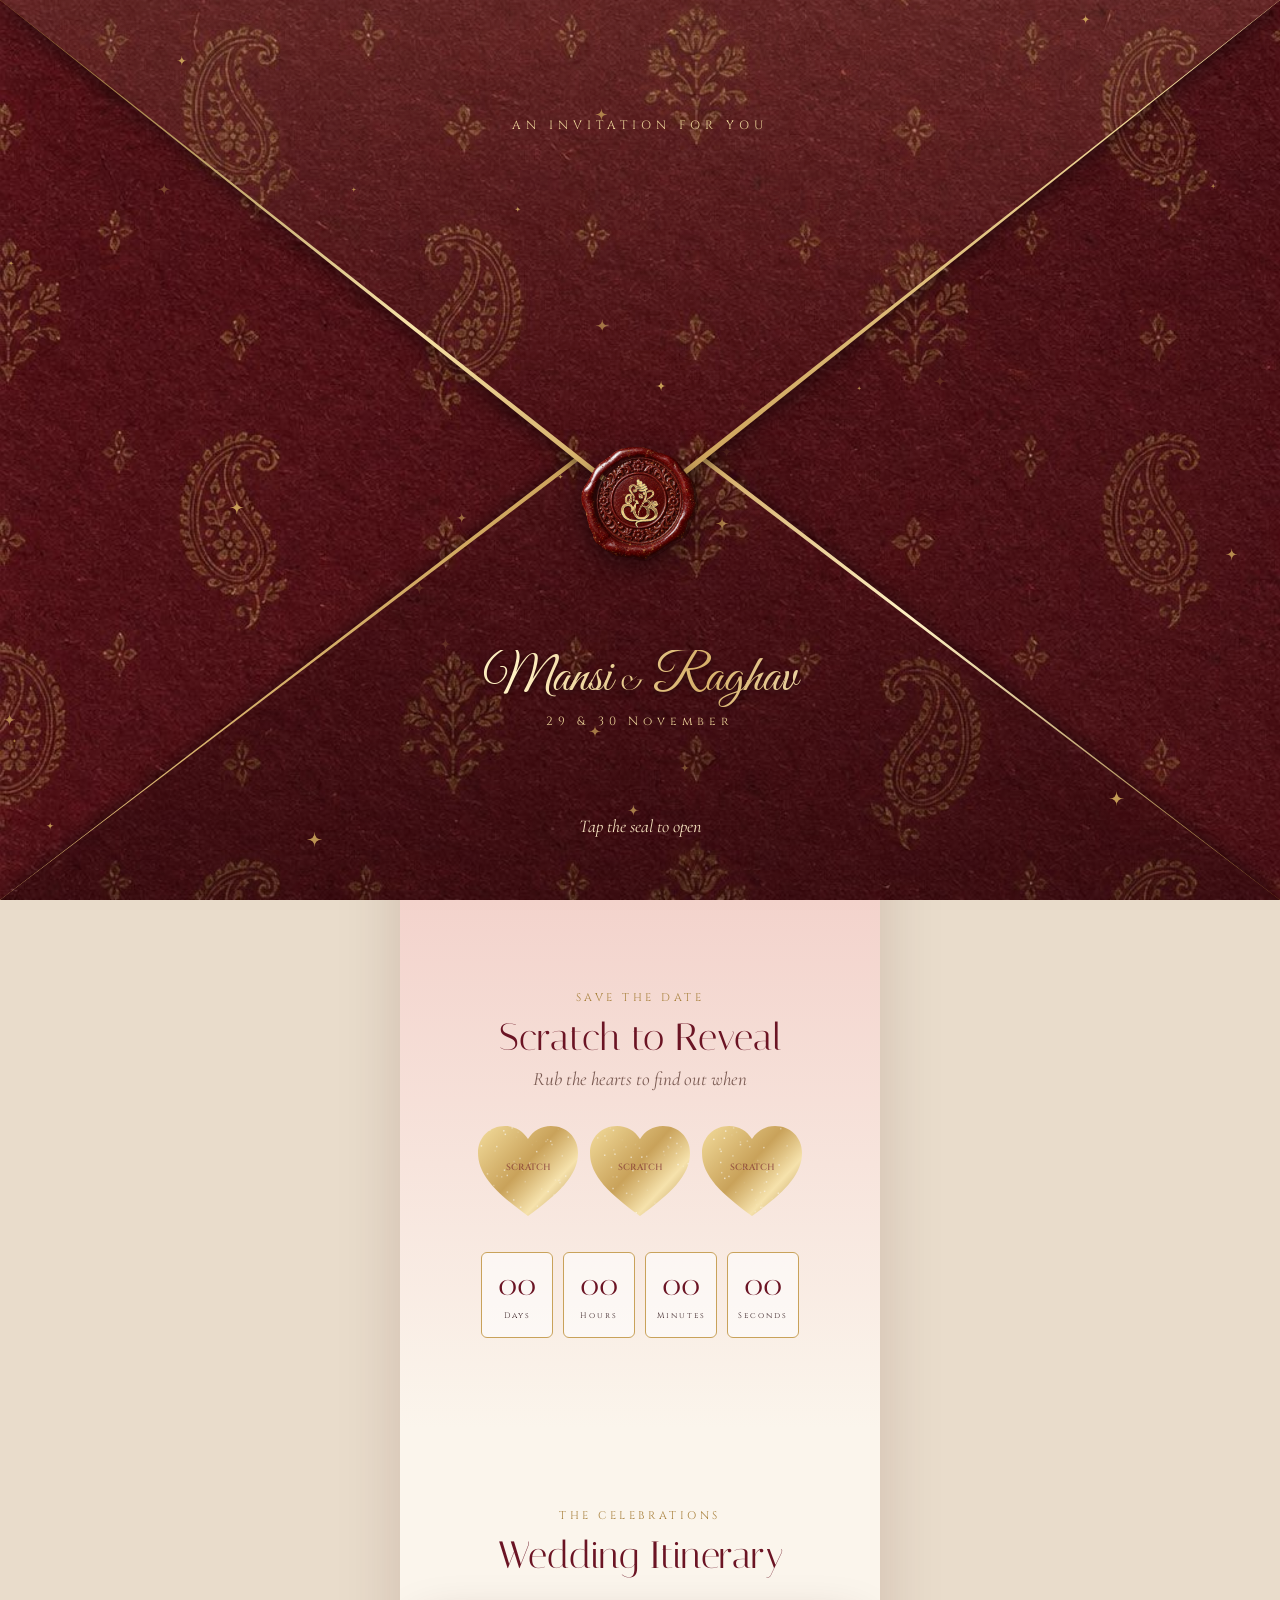
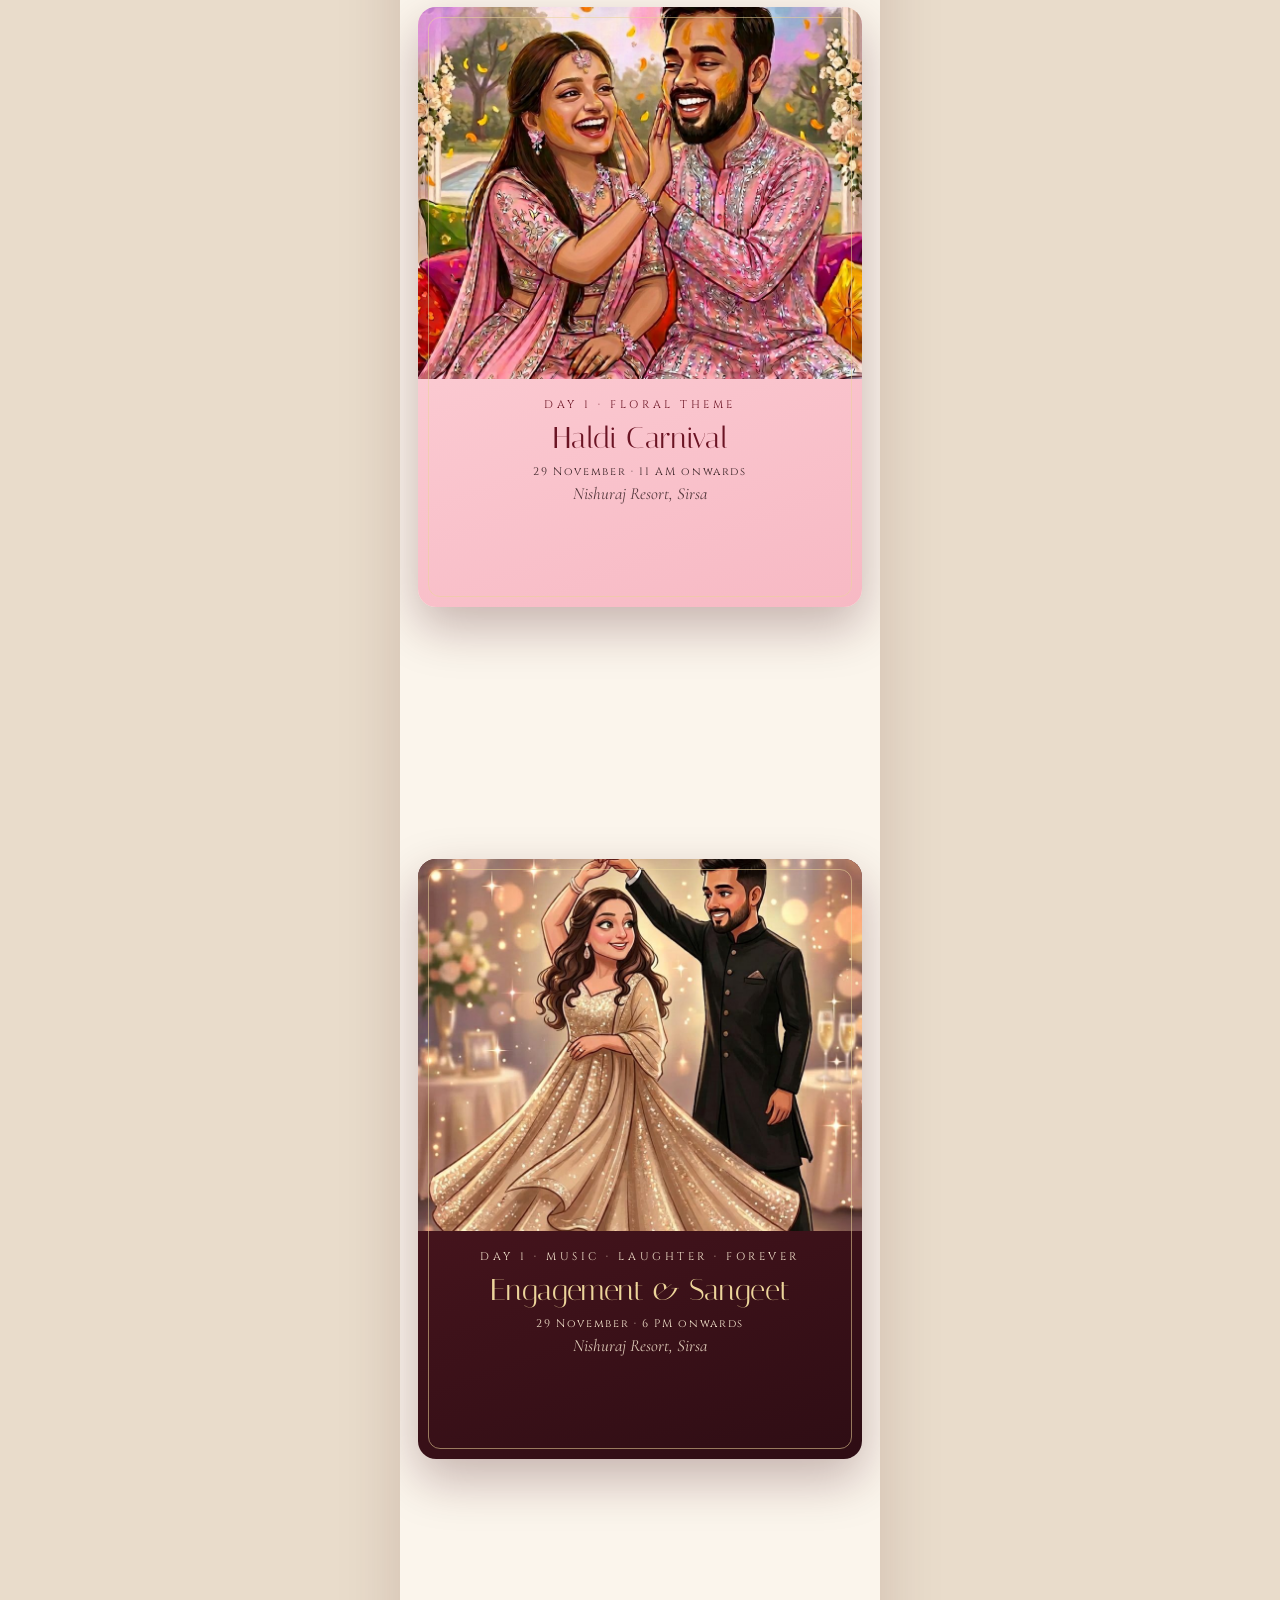
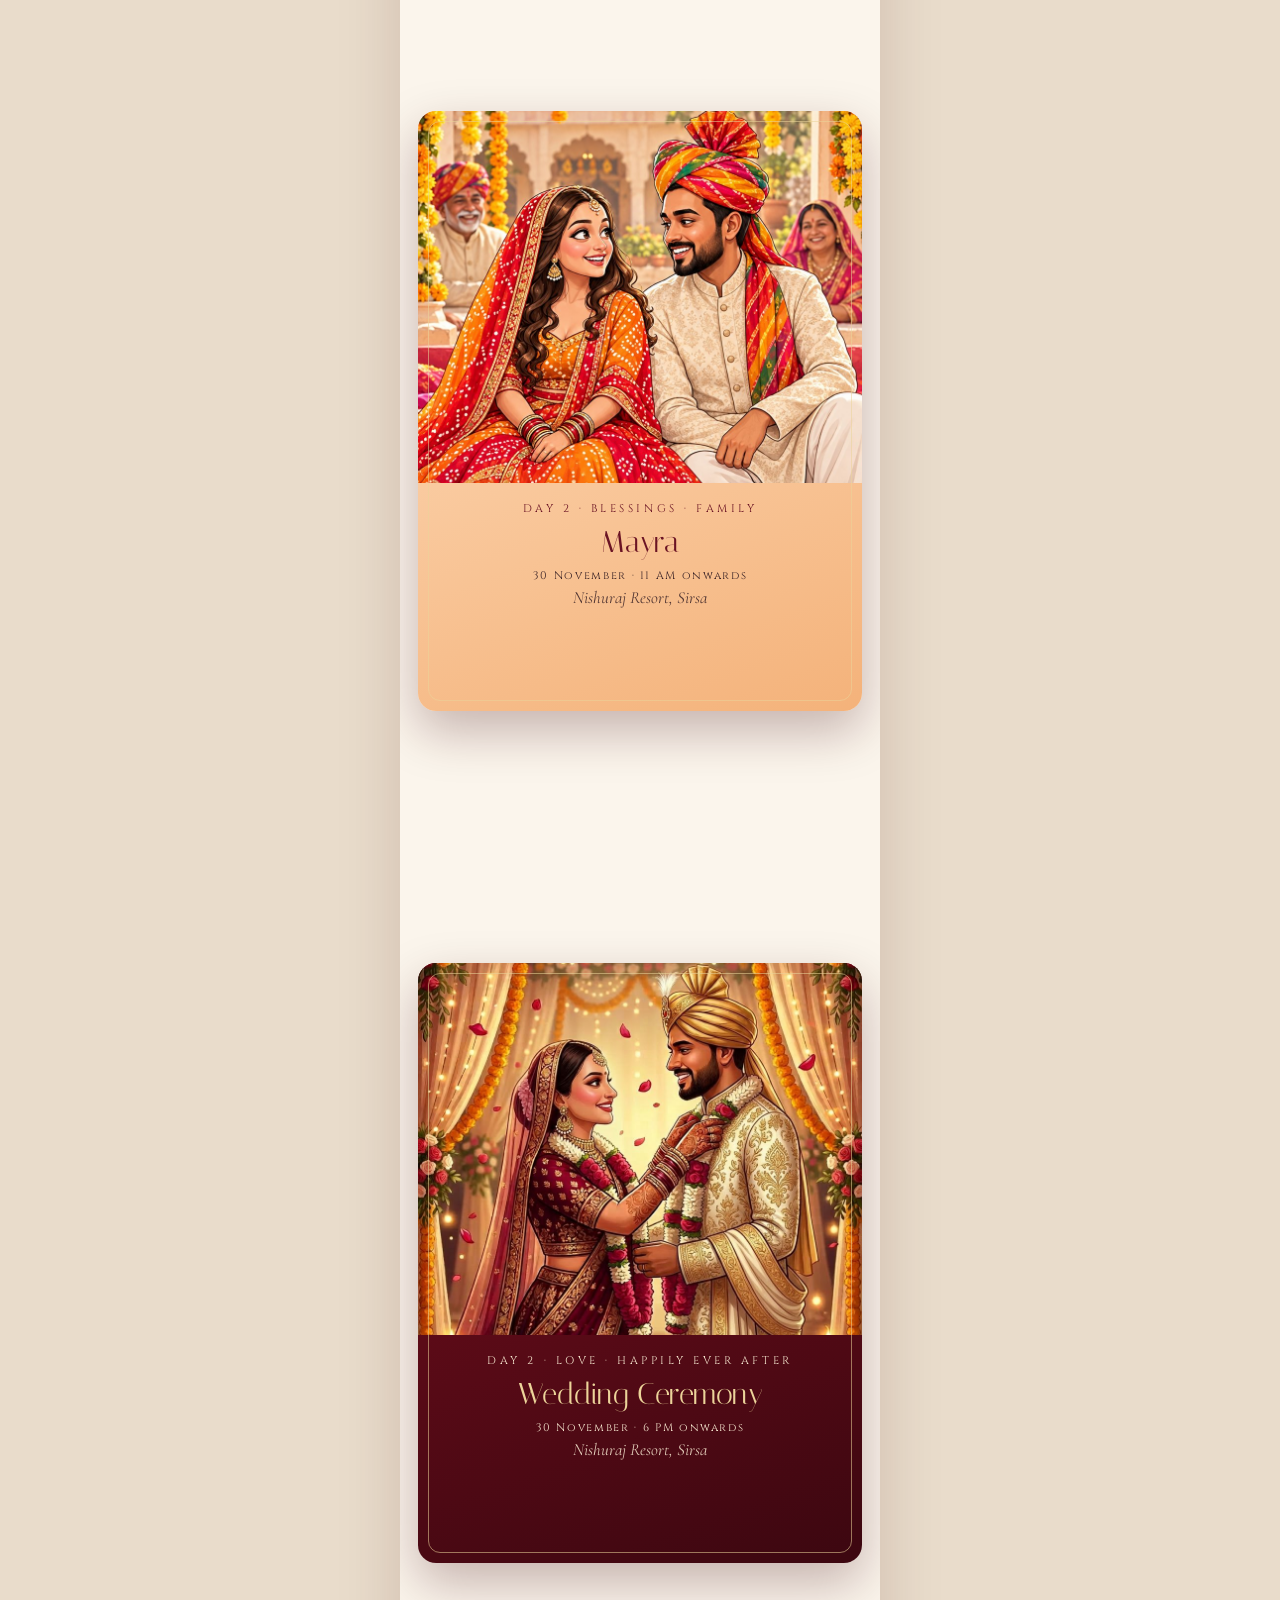
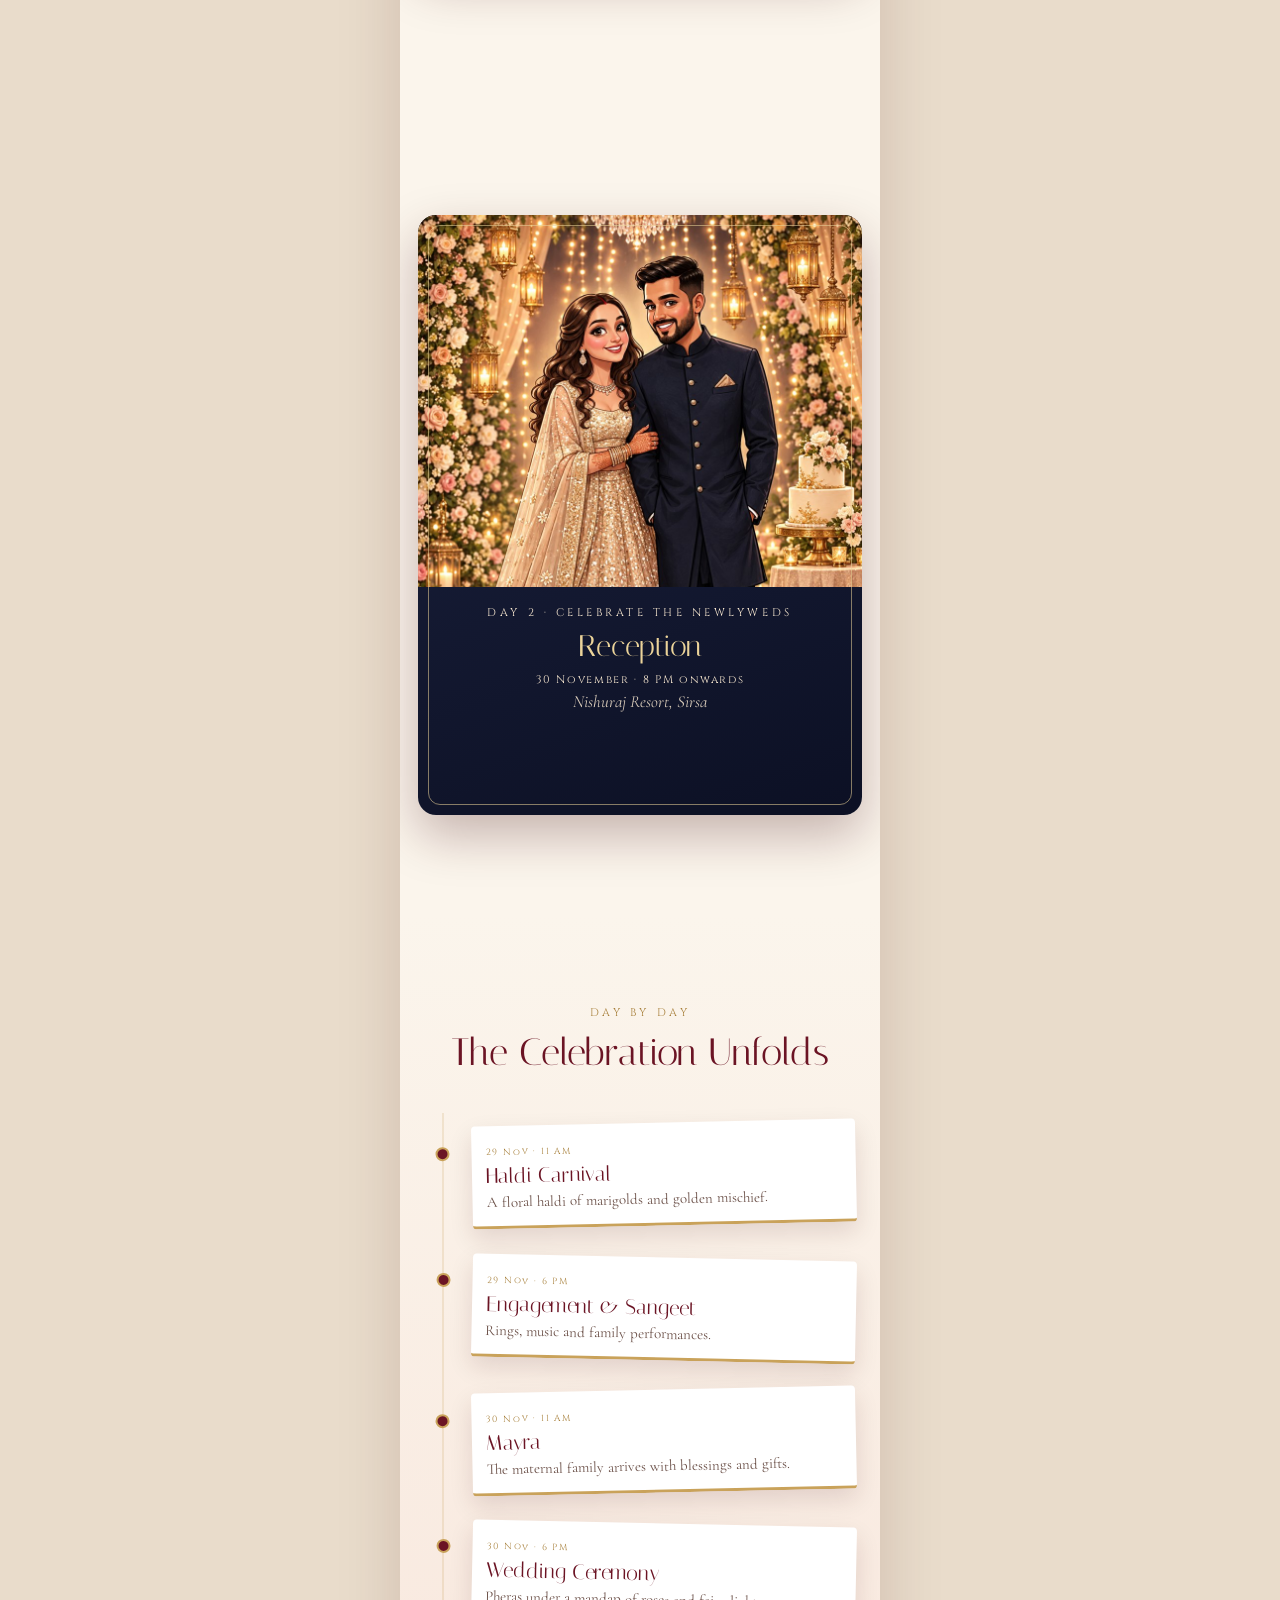
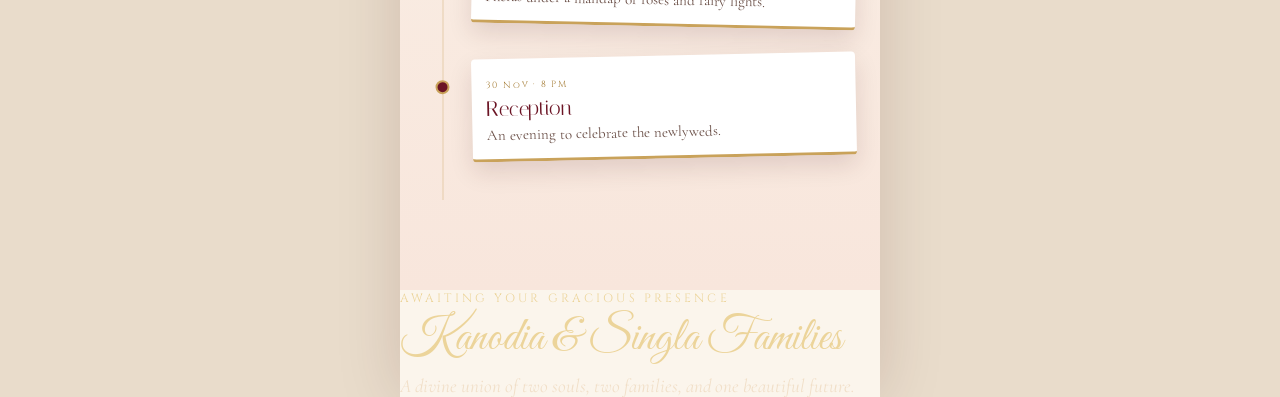
==== index.html @ 0cb6e146 "Add Mansi & Raghav wedding invitation site for GitHub Pages" ====
<!DOCTYPE html>
<html lang="en">
<head>
<meta charset="utf-8" />
<meta name="viewport" content="width=device-width, initial-scale=1, viewport-fit=cover" />
<title>Mansi & Raghav · 29–30 November</title>
<link rel="preconnect" href="https://fonts.googleapis.com" />
<link rel="stylesheet" href="https://fonts.googleapis.com/css2?family=Cormorant+Garamond:ital,wght@0,300;0,400;0,500;1,400&family=Italiana&family=Cinzel:wght@400;600&family=Great+Vibes&display=swap" />
<link rel="stylesheet" href="styles.css?v=4" />
</head>
<body class="locked">

<!-- 1. Envelope intro (full screen) -->
<div id="intro">
  <div class="envelope" id="envelope">
    <div class="env-back"></div>
    <div class="env-card">
      <img src="assets/ganesh-logo.png" alt="" class="card-logo" />
      <p class="card-eyebrow">Shubh Vivah</p>
      <p class="card-script">Mansi</p>
      <p class="card-amp">&amp;</p>
      <p class="card-script">Raghav</p>
      <p class="card-date">29 &amp; 30 November</p><p class="card-venue">Nishuraj Resort · Sirsa</p>
    </div>
    <div class="fw fw-l"><i class="trim"></i><i class="fold"></i></div>
    <div class="fw fw-r"><i class="trim"></i><i class="fold"></i></div>
    <div class="fw fw-b"><i class="trim"></i><i class="fold"></i></div>
    <div class="env-flap"><i class="trim"></i><i class="flap-face"></i><i class="flap-in"></i></div>
    <button class="seal" id="seal" aria-label="Open invitation">
      <img src="art/env_seal_cut.png" alt="" class="wax" />
      <img src="assets/ganesh-logo.png" alt="" class="crest" />
    </button>
  </div>
  <canvas class="sparkles" data-count="40"></canvas>
  <p class="env-to">An invitation for you</p>
  <div class="env-names"><p>Mansi <span>&amp;</span> Raghav</p><small>29 &amp; 30 November</small></div>
  <p class="intro-hint">Tap the seal to open</p>
  <div class="flash"></div>
</div>

<main id="site">
  <!-- 2. Hero -->
  <section id="hero">
    <canvas class="sparkles" data-count="60"></canvas>
    <img src="assets/mandala.png" class="mandala m1" data-parallax="0.25" alt="" />
    <img src="assets/mandala.png" class="mandala m2" data-parallax="-0.18" alt="" />
    <div class="hero-inner">
      <img src="assets/ganesh-logo.png" class="hero-logo rise" style="--d:0s" alt="" />
      <p class="eyebrow rise" style="--d:.15s">You are cordially invited to the wedding of</p>
      <h1 class="script rise" style="--d:.35s">Mansi</h1>
      <div class="amp-row rise" style="--d:.55s"><span></span><em>&amp;</em><span></span></div>
      <h1 class="script rise" style="--d:.7s">Raghav</h1>
      <p class="tagline rise" style="--d:.9s">Two hearts. One forever.</p>
      <p class="hashtag rise" style="--d:1.05s">Nishuraj Resort · Sirsa</p>
      <p class="scroll-cue rise" style="--d:1.3s">Scroll to explore<span>⌄</span></p>
    </div>
  </section>

  <!-- 3. Scratch to reveal -->
  <section id="date" class="reveal-sec">
    <p class="eyebrow gold">Save the date</p>
    <h2 class="display">Scratch to Reveal</h2>
    <p class="sub">Rub the hearts to find out when</p>
    <div class="hearts">
      <div class="heart"><div class="heart-val"><b>30</b><small>Day</small></div><canvas></canvas></div>
      <div class="heart"><div class="heart-val"><b>Nov</b><small>Month</small></div><canvas></canvas></div>
      <div class="heart"><div class="heart-val"><b>2026</b><small>Year</small></div><canvas></canvas></div>
    </div>
    <div class="countdown" id="countdown">
      <div><b data-k="d">00</b><small>Days</small></div>
      <div><b data-k="h">00</b><small>Hours</small></div>
      <div><b data-k="m">00</b><small>Minutes</small></div>
      <div><b data-k="s">00</b><small>Seconds</small></div>
    </div>
  </section>

  <!-- 4. Event card stack -->
  <section id="events">
    <div class="events-head">
      <p class="eyebrow gold">The celebrations</p>
      <h2 class="display">Wedding Itinerary</h2>
    </div>
    <div class="stack">
      <article class="ev-card" style="--bg:linear-gradient(160deg,#ffd9de,#f7b9c4)">
        <img src="assets/caricature-haldi.jpg" alt="Haldi" />
        <div class="ev-body">
          <p class="eyebrow">Day 1 · Floral theme</p>
          <h3>Haldi Carnival</h3>
          <p class="ev-meta">29 November · 11 AM onwards</p>
          <p class="ev-venue">Nishuraj Resort, Sirsa</p>
        </div>
      </article>
      <article class="ev-card" style="--bg:linear-gradient(160deg,#5a1a24,#2e0d14)">
        <img src="assets/caricature-sangeet.jpg" alt="Sangeet" />
        <div class="ev-body light">
          <p class="eyebrow">Day 1 · Music · Laughter · Forever</p>
          <h3>Engagement &amp; Sangeet</h3>
          <p class="ev-meta">29 November · 6 PM onwards</p>
          <p class="ev-venue">Nishuraj Resort, Sirsa</p>
        </div>
      </article>
      <article class="ev-card" style="--bg:linear-gradient(160deg,#ffe2c4,#f4b27a)">
        <img src="assets/caricature-mayra.jpg" alt="Mayra" style="object-position:center 25%" />
        <div class="ev-body">
          <p class="eyebrow">Day 2 · Blessings · Family</p>
          <h3>Mayra</h3>
          <p class="ev-meta">30 November · 11 AM onwards</p>
          <p class="ev-venue">Nishuraj Resort, Sirsa</p>
        </div>
      </article>
      <article class="ev-card" style="--bg:linear-gradient(160deg,#7a0e1e,#3c0710)">
        <img src="assets/caricature-wedding.jpg" alt="Wedding" />
        <div class="ev-body light">
          <p class="eyebrow">Day 2 · Love · Happily ever after</p>
          <h3>Wedding Ceremony</h3>
          <p class="ev-meta">30 November · 6 PM onwards</p>
          <p class="ev-venue">Nishuraj Resort, Sirsa</p>
        </div>
      </article>
      <article class="ev-card" style="--bg:linear-gradient(160deg,#1c2340,#0c1024)">
        <img src="assets/caricature-reception.jpg" alt="Reception" style="object-position:center 15%" />
        <div class="ev-body light">
          <p class="eyebrow">Day 2 · Celebrate the newlyweds</p>
          <h3>Reception</h3>
          <p class="ev-meta">30 November · 8 PM onwards</p>
          <p class="ev-venue">Nishuraj Resort, Sirsa</p>
        </div>
      </article>
    </div>
  </section>

  <!-- 5. Timeline -->
  <section id="timeline">
    <p class="eyebrow gold">Day by day</p>
    <h2 class="display">The Celebration Unfolds</h2>
    <div class="tl">
      <div class="tl-line"><span></span></div>
      <div class="tl-item left"><span class="dot"></span><div class="tl-card"><small>29 Nov · 11 AM</small><h4>Haldi Carnival</h4><p>A floral haldi of marigolds and golden mischief.</p></div></div>
      <div class="tl-item right"><span class="dot"></span><div class="tl-card"><small>29 Nov · 6 PM</small><h4>Engagement &amp; Sangeet</h4><p>Rings, music and family performances.</p></div></div>
      <div class="tl-item left"><span class="dot"></span><div class="tl-card"><small>30 Nov · 11 AM</small><h4>Mayra</h4><p>The maternal family arrives with blessings and gifts.</p></div></div>
      <div class="tl-item right"><span class="dot"></span><div class="tl-card"><small>30 Nov · 6 PM</small><h4>Wedding Ceremony</h4><p>Pheras under a mandap of roses and fairy lights.</p></div></div>
      <div class="tl-item left"><span class="dot"></span><div class="tl-card"><small>30 Nov · 8 PM</small><h4>Reception</h4><p>An evening to celebrate the newlyweds.</p></div></div>
    </div>
  </section>

  <footer>
    <p class="footer-eyebrow">Awaiting your gracious presence</p>
    <p class="script small">Kanodia &amp; Singla Families</p>
    <p class="sub light">A divine union of two souls, two families, and one beautiful future.</p>
  </footer>
</main>

<button id="music" aria-label="Toggle music"><span class="bars"><i></i><i></i><i></i><i></i></span></button>
<canvas id="confetti"></canvas>
<script src="app.js?v=3"></script>
</body>
</html>
---- styles.css ----
:root{
  --ivory:#fbf5ec; --cream:#f4e8d6; --blush:#f6d6d0; --maroon:#6b1424; --deep:#3c0710;
  --gold:#c9a25a; --gold-l:#ecd49a; --ink:#3b2326;
  --script:'Great Vibes',cursive; --display:'Italiana',serif; --caps:'Cinzel',serif; --serif:'Cormorant Garamond',serif;
}
*{box-sizing:border-box;margin:0;padding:0}
html{scroll-behavior:smooth}
body{font-family:var(--serif);color:var(--ink);background:#e9dccb;-webkit-font-smoothing:antialiased}
body.locked{overflow:hidden}
img{display:block;max-width:100%}
main{max-width:480px;margin:0 auto}
main{background:var(--ivory);overflow:clip;box-shadow:0 0 60px rgba(60,7,16,.15)}
.sparkles{position:absolute;inset:0;width:100%;height:100%;pointer-events:none;z-index:1}

/* ---------- Intro / envelope (full screen) ---------- */
#intro{position:fixed;inset:0;z-index:50;overflow:hidden;background:#3c0710;transition:opacity .9s ease}
#intro.gone{opacity:0;pointer-events:none}
#intro .sparkles{z-index:8}
.envelope{position:absolute;inset:0;perspective:1600px;cursor:pointer}
.env-back{position:absolute;inset:0;background:url(art/env_lining.jpg) center/cover;box-shadow:inset 0 0 120px rgba(60,20,0,.45)}
.fw{position:absolute;inset:0;z-index:3;pointer-events:none}
.fw i{position:absolute;inset:0}
.fw .trim{background:linear-gradient(135deg,#8a6229,#f6e3a8 30%,#c99c52 50%,#fff1c4 70%,#8a6229)}
.fw .fold{background:url(art/env_paper.jpg) center/cover,#6b1424}
.fw-l{filter:drop-shadow(3px 0 6px rgba(0,0,0,.35))}
.fw-l .trim{clip-path:polygon(0 0,52.6% 54.4%,0 100%)}
.fw-l .fold{clip-path:polygon(0 0,52% 54%,0 100%)}
.fw-l .fold::after,.fw-r .fold::after,.fw-b .fold::after,.flap-face::after{content:'';position:absolute;inset:0}
.fw-l .fold::after{background:linear-gradient(90deg,rgba(0,0,0,0) 30%,rgba(0,0,0,.22))}
.fw-r{filter:drop-shadow(-3px 0 6px rgba(0,0,0,.35))}
.fw-r .trim{clip-path:polygon(100% 0,47.4% 54.4%,100% 100%)}
.fw-r .fold{clip-path:polygon(100% 0,48% 54%,100% 100%)}
.fw-r .fold::after{background:linear-gradient(270deg,rgba(0,0,0,.08) 30%,rgba(0,0,0,.3))}
.fw-b{z-index:4;filter:drop-shadow(0 -4px 8px rgba(0,0,0,.4))}
.fw-b .trim{clip-path:polygon(0 100%,50% 45.3%,100% 100%)}
.fw-b .fold{clip-path:polygon(0 100%,50% 46%,100% 100%)}
.fw-b .fold::after{background:linear-gradient(180deg,rgba(255,220,170,.12),rgba(0,0,0,.1) 60%,rgba(0,0,0,.25))}
.env-flap{position:absolute;inset:0;z-index:6;transform-origin:50% 0;transform-style:preserve-3d;pointer-events:none;
  filter:drop-shadow(0 6px 10px rgba(0,0,0,.45));transition:transform 1.1s .25s cubic-bezier(.55,0,.25,1),z-index 0s .8s}
.env-flap i{position:absolute;inset:0;backface-visibility:hidden;-webkit-backface-visibility:hidden}
.env-flap .trim{background:linear-gradient(160deg,#8a6229,#f6e3a8 35%,#c99c52 55%,#fff1c4 75%,#8a6229);clip-path:polygon(0 0,100% 0,50% 56.8%)}
.flap-face{background:url(art/env_paper.jpg) center/cover,#6b1424;clip-path:polygon(0 0,100% 0,50% 56%)}
.flap-face::after{background:linear-gradient(180deg,rgba(255,215,160,.1),rgba(0,0,0,.05) 50%,rgba(0,0,0,.2))}
.flap-in{background:url(art/env_lining.jpg) center/cover;clip-path:polygon(0 56%,100% 56%,50% 0);transform-origin:50% 28%;transform:rotateX(180deg);filter:brightness(.85)}
#intro.opening .env-flap{transform:rotateX(180deg);z-index:2}
.seal{position:absolute;left:50%;top:56%;width:124px;height:124px;margin:-62px 0 0 -62px;z-index:7;border:none;background:none;padding:0;cursor:pointer;
  filter:drop-shadow(0 8px 14px rgba(0,0,0,.5));animation:sealPulse 2.4s ease-in-out infinite;transition:transform .45s cubic-bezier(.6,-.4,.6,1),opacity .45s}
.seal .wax{position:absolute;inset:0;width:100%;height:100%}
.seal .crest{position:absolute;left:50%;top:50%;width:40px;transform:translate(-50%,-52%);filter:sepia(1) saturate(1.6) brightness(1.05) drop-shadow(0 1px 0 rgba(0,0,0,.6));opacity:.9}
#intro.opening .seal{transform:scale(1.25) rotate(-25deg);opacity:0;animation:none}
@keyframes sealPulse{0%,100%{transform:scale(1)}50%{transform:scale(1.05)}}
.env-to,.env-names,.intro-hint{position:absolute;left:0;right:0;z-index:9;text-align:center;pointer-events:none;transition:opacity .4s}
.env-to{top:13%;font-family:var(--caps);font-size:12px;letter-spacing:.42em;text-transform:uppercase;color:var(--gold-l);animation:fadeUp 1s .2s both}
.env-names{bottom:19%;animation:fadeUp 1.2s .5s both}
.env-names p{font-family:var(--script);font-size:clamp(34px,11vw,52px);line-height:1.1;
  background:linear-gradient(100deg,#b8893f,#fff1c4 40%,#d7b06a 55%,#fff6d8 70%,#b8893f);-webkit-background-clip:text;background-clip:text;color:transparent;
  filter:drop-shadow(0 2px 3px rgba(0,0,0,.5))}
.env-names span{font-family:var(--display);font-size:26px}
.env-names small{display:block;margin-top:6px;font-family:var(--caps);font-size:12px;letter-spacing:.4em;color:var(--gold-l)}
.intro-hint{bottom:7%;font-family:var(--serif);font-style:italic;font-size:18px;color:#f6e3c0;animation:pulse 2s infinite}
#intro.opening .env-to,#intro.opening .env-names,#intro.opening .intro-hint{opacity:0;animation:none}
.env-card{position:absolute;left:8%;right:8%;top:20%;height:58%;z-index:1;border-radius:4px;
  background:linear-gradient(180deg,#fffaf2,#f3e5cf);box-shadow:0 10px 30px rgba(0,0,0,.35);
  display:flex;flex-direction:column;align-items:center;justify-content:center;text-align:center;
  transition:transform 1s cubic-bezier(.5,0,.2,1)}
.env-card::before{content:'';position:absolute;inset:10px;border:1px solid var(--gold);outline:1px solid rgba(201,162,90,.5);outline-offset:4px;border-radius:2px}
.card-logo{width:38px;margin-bottom:10px}
.card-eyebrow{font-family:var(--caps);font-size:11px;letter-spacing:.4em;text-transform:uppercase;color:#a8803c;margin-bottom:10px}
.card-script{font-family:var(--script);font-size:48px;line-height:1;color:var(--maroon)}
.card-amp{font-family:var(--display);color:var(--gold);font-size:22px;margin:4px 0}
.card-date{font-family:var(--caps);font-size:11px;letter-spacing:.3em;margin-top:16px;color:var(--ink)}
#intro.lift .env-card{transform:translateY(-12vh);z-index:5;transition:transform 1s cubic-bezier(.5,0,.2,1),z-index 0s .45s}
#intro.zoom .env-card{transform:translateY(0) scale(1.35);z-index:10;transition:transform 1.1s cubic-bezier(.7,0,.3,1)}
#intro.zoom .fw,#intro.zoom .env-flap,#intro.zoom .env-back{opacity:0;transition:opacity .6s}
.flash{position:absolute;inset:0;background:#fff;opacity:0;pointer-events:none;z-index:20}
#intro.zoom .flash{animation:flash 1.3s .55s ease both}

/* ---------- Common ---------- */
section{position:relative;padding:90px 24px;text-align:center}
.eyebrow{font-family:var(--caps);font-size:11px;letter-spacing:.32em;text-transform:uppercase;color:var(--maroon)}
.eyebrow.gold{color:#a8803c}
.display{font-family:var(--display);font-size:38px;font-weight:400;color:var(--maroon);margin:12px 0 8px;line-height:1.1}
.sub{font-style:italic;font-size:19px;color:#7a5a52}
.sub.light{color:#f1dfc8}
.script{font-family:var(--script);font-weight:400;color:var(--maroon);line-height:1}
.reveal-sec>*{opacity:0;transform:translateY(30px);transition:opacity .9s,transform .9s}
.reveal-sec.in>*{opacity:1;transform:none}
.reveal-sec.in>*:nth-child(2){transition-delay:.12s}.reveal-sec.in>*:nth-child(3){transition-delay:.24s}.reveal-sec.in>*:nth-child(4){transition-delay:.36s}

/* ---------- Hero ---------- */
#hero{min-height:100vh;min-height:100svh;display:flex;align-items:center;justify-content:center;overflow:hidden;
  background:radial-gradient(ellipse at 50% 30%,#fffaf3 0,#fbeee2 45%,#f3d3cc 100%)}
.mandala{position:absolute;width:420px;opacity:.16;pointer-events:none;will-change:transform}
.m1{top:-140px;right:-160px;animation:spin 80s linear infinite}
.m2{bottom:-170px;left:-170px;animation:spin 100s linear infinite reverse}
.hero-inner{position:relative;z-index:2;display:flex;flex-direction:column;align-items:center}
.hero-logo{width:64px;margin-bottom:22px}
#hero .eyebrow{max-width:260px;line-height:1.9;margin-bottom:26px}
#hero h1{font-size:76px}
.amp-row{display:flex;align-items:center;gap:14px;margin:6px 0}
.amp-row span{width:56px;height:1px;background:linear-gradient(90deg,transparent,var(--gold))}
.amp-row span:last-child{transform:scaleX(-1)}
.amp-row em{font-family:var(--display);font-style:normal;font-size:30px;color:var(--gold)}
.tagline{font-style:italic;font-size:22px;margin-top:26px;color:#7a5a52}
.hashtag{font-family:var(--caps);letter-spacing:.25em;font-size:12px;color:#a8803c;margin-top:12px}
.scroll-cue{margin-top:60px;font-family:var(--caps);font-size:10px;letter-spacing:.3em;color:var(--maroon);display:flex;flex-direction:column;align-items:center;gap:4px}
.scroll-cue span{font-size:20px;animation:bob 1.6s infinite}
.rise{opacity:0;transform:translateY(28px);filter:blur(4px)}
body.ready .rise{animation:rise 1.1s var(--d) cubic-bezier(.2,.7,.2,1) forwards}

/* ---------- Scratch ---------- */
#date{background:linear-gradient(180deg,#f3d3cc,#fbf5ec)}
.hearts{display:flex;justify-content:center;gap:12px;margin:36px 0 10px}
.heart{position:relative;width:100px;height:92px;
  -webkit-mask:url("data:image/svg+xml,%3Csvg xmlns='http://www.w3.org/2000/svg' viewBox='0 0 100 92'%3E%3Cpath d='M50 90C20 68 0 50 0 27 0 11 12 0 27 0c10 0 18 5 23 13C55 5 63 0 73 0c15 0 27 11 27 27 0 23-20 41-50 63z'/%3E%3C/svg%3E") center/contain no-repeat;
          mask:url("data:image/svg+xml,%3Csvg xmlns='http://www.w3.org/2000/svg' viewBox='0 0 100 92'%3E%3Cpath d='M50 90C20 68 0 50 0 27 0 11 12 0 27 0c10 0 18 5 23 13C55 5 63 0 73 0c15 0 27 11 27 27 0 23-20 41-50 63z'/%3E%3C/svg%3E") center/contain no-repeat}
.heart-val{position:absolute;inset:0;display:flex;flex-direction:column;align-items:center;justify-content:center;padding-bottom:12px;
  background:linear-gradient(160deg,#8a2234,#4d0d18);color:#fbeedc}
.heart-val b{font-family:var(--display);font-weight:400;font-size:26px}
.heart-val small{font-family:var(--caps);font-size:8px;letter-spacing:.25em;color:var(--gold-l)}
.heart canvas{position:absolute;inset:0;width:100%;height:100%;touch-action:none;cursor:grab;transition:opacity .7s}
.heart.done canvas{opacity:0;pointer-events:none}
.heart.done{animation:pop .6s}
.countdown{display:flex;justify-content:center;gap:10px;margin-top:34px;opacity:0;transform:translateY(20px) scale(.95);transition:all .9s cubic-bezier(.2,.7,.2,1);pointer-events:none}
.countdown.show{opacity:1;transform:none}
.countdown div{width:72px;padding:14px 0;border:1px solid var(--gold);border-radius:6px;background:rgba(255,255,255,.6)}
.countdown b{display:block;font-family:var(--display);font-weight:400;font-size:30px;color:var(--maroon)}
.countdown small{font-family:var(--caps);font-size:8px;letter-spacing:.25em}

/* ---------- Card stack ---------- */
#events{padding:80px 18px 40px;background:var(--ivory)}
.events-head{margin-bottom:30px}
.stack{position:relative;padding-bottom:60px}
.ev-card{position:sticky;top:calc(70px + var(--i,0) * 16px);height:min(72vh,600px);margin-bottom:28vh;border-radius:18px;overflow:hidden;
  background:var(--bg);box-shadow:0 20px 50px rgba(60,7,16,.28);transform-origin:center top;will-change:transform}
.ev-card:last-child{margin-bottom:0}
.ev-card img{width:100%;height:62%;object-fit:cover}
.ev-card::after{content:'';position:absolute;inset:10px;border:1px solid rgba(236,212,154,.55);border-radius:12px;pointer-events:none}
.ev-body{padding:18px 20px;text-align:center}
.ev-body h3{font-family:var(--display);font-weight:400;font-size:30px;margin:8px 0;color:var(--maroon)}
.ev-meta{font-family:var(--caps);font-size:11px;letter-spacing:.15em}
.ev-venue{font-style:italic;font-size:17px;margin-top:4px;opacity:.85}
.ev-body.light,.ev-body.light .eyebrow{color:#f6e6cf}
.ev-body.light h3{color:var(--gold-l)}
.ev-shade{position:absolute;inset:0;background:#1a0306;opacity:0;pointer-events:none;z-index:2}

/* ---------- Timeline ---------- */
#timeline{background:linear-gradient(180deg,var(--ivory),#f8e6dc)}
.tl{position:relative;margin-top:40px;padding:10px 0}
.tl-line{position:absolute;left:18px;top:0;bottom:0;width:2px;background:rgba(201,162,90,.2)}
.tl-line span{display:block;width:100%;height:0;background:linear-gradient(var(--gold),var(--maroon))}
.tl-item{position:relative;padding-left:48px;margin-bottom:30px;text-align:left;opacity:0;transition:all .9s cubic-bezier(.2,.7,.2,1)}
.tl-item.left{transform:translateX(-70px) rotate(-5deg)}
.tl-item.right{transform:translateX(70px) rotate(5deg)}
.tl-item.in{opacity:1;transform:rotate(var(--r,0))}
.tl-item.left.in{--r:-1.2deg}.tl-item.right.in{--r:1.2deg}
.dot{position:absolute;left:12px;top:20px;width:14px;height:14px;border-radius:50%;background:var(--ivory);border:2px solid var(--gold);z-index:2}
.tl-item.in .dot{background:var(--maroon);animation:ping 2s infinite}
.tl-card{background:#fff;padding:14px;border-radius:4px;box-shadow:0 10px 24px rgba(60,7,16,.12);border-bottom:3px solid var(--gold)}
.tl-card small{font-family:var(--caps);font-size:9px;letter-spacing:.2em;color:#a8803c}
.tl-card h4{font-family:var(--display);font-weight:400;font-size:21px;color:var(--maroon);margin:4px 0}
.tl-card p{font-size:15px;line-height:1.35;color:#6b5048}

/* ---------- Slideshow ---------- */
  box-shadow:0 24px 50px rgba(60,7,16,.25);border:6px solid #fff}

footer{padding:70px 24px 90px;text-align:center;background:linear-gradient(160deg,var(--maroon),var(--deep))}
.script.small{font-size:46px;color:var(--gold-l);margin-bottom:12px}

/* ---------- Music / confetti ---------- */
#music{position:fixed;right:max(18px,calc(50% - 222px));bottom:22px;z-index:40;width:52px;height:52px;border-radius:50%;border:none;cursor:pointer;
  background:radial-gradient(circle at 35% 30%,#e0b96a,#a8803c);box-shadow:0 8px 20px rgba(60,7,16,.35);display:none;place-items:center}
body.ready #music{display:grid;animation:fadeUp .6s both}
.bars{display:flex;align-items:flex-end;gap:3px;height:18px}
.bars i{width:3px;height:6px;background:#fff;border-radius:2px}
#music.playing .bars i{animation:eq .9s infinite ease-in-out}
#music.playing .bars i:nth-child(2){animation-delay:.2s}#music.playing .bars i:nth-child(3){animation-delay:.4s}#music.playing .bars i:nth-child(4){animation-delay:.1s}
#confetti{position:fixed;inset:0;width:100%;height:100%;pointer-events:none;z-index:60}

@keyframes fadeUp{from{opacity:0;transform:translateY(16px)}to{opacity:1;transform:none}}
@keyframes rise{to{opacity:1;transform:none;filter:none}}
@keyframes pulse{50%{opacity:.45}}
@keyframes float{50%{transform:translateY(-10px)}}
@keyframes sealGlow{50%{box-shadow:0 6px 18px rgba(0,0,0,.35),inset 0 -3px 6px rgba(0,0,0,.15),0 0 0 3px rgba(236,212,154,.7),0 0 26px 8px rgba(236,212,154,.75)}}
@keyframes flash{0%{opacity:0}35%{opacity:1}100%{opacity:0}}
@keyframes spin{to{rotate:360deg}}
@keyframes bob{50%{transform:translateY(6px)}}
@keyframes pop{40%{transform:scale(1.15)}}
@keyframes ping{0%{box-shadow:0 0 0 0 rgba(107,20,36,.5)}70%,100%{box-shadow:0 0 0 12px rgba(107,20,36,0)}}
@keyframes eq{50%{height:18px}}
.card-venue{font-family:var(--serif);font-style:italic;font-size:15px;margin-top:6px;color:var(--maroon)}
.footer-eyebrow{font-family:var(--caps);font-size:12px;letter-spacing:.26em;text-transform:uppercase;color:var(--gold-l);margin-bottom:10px}
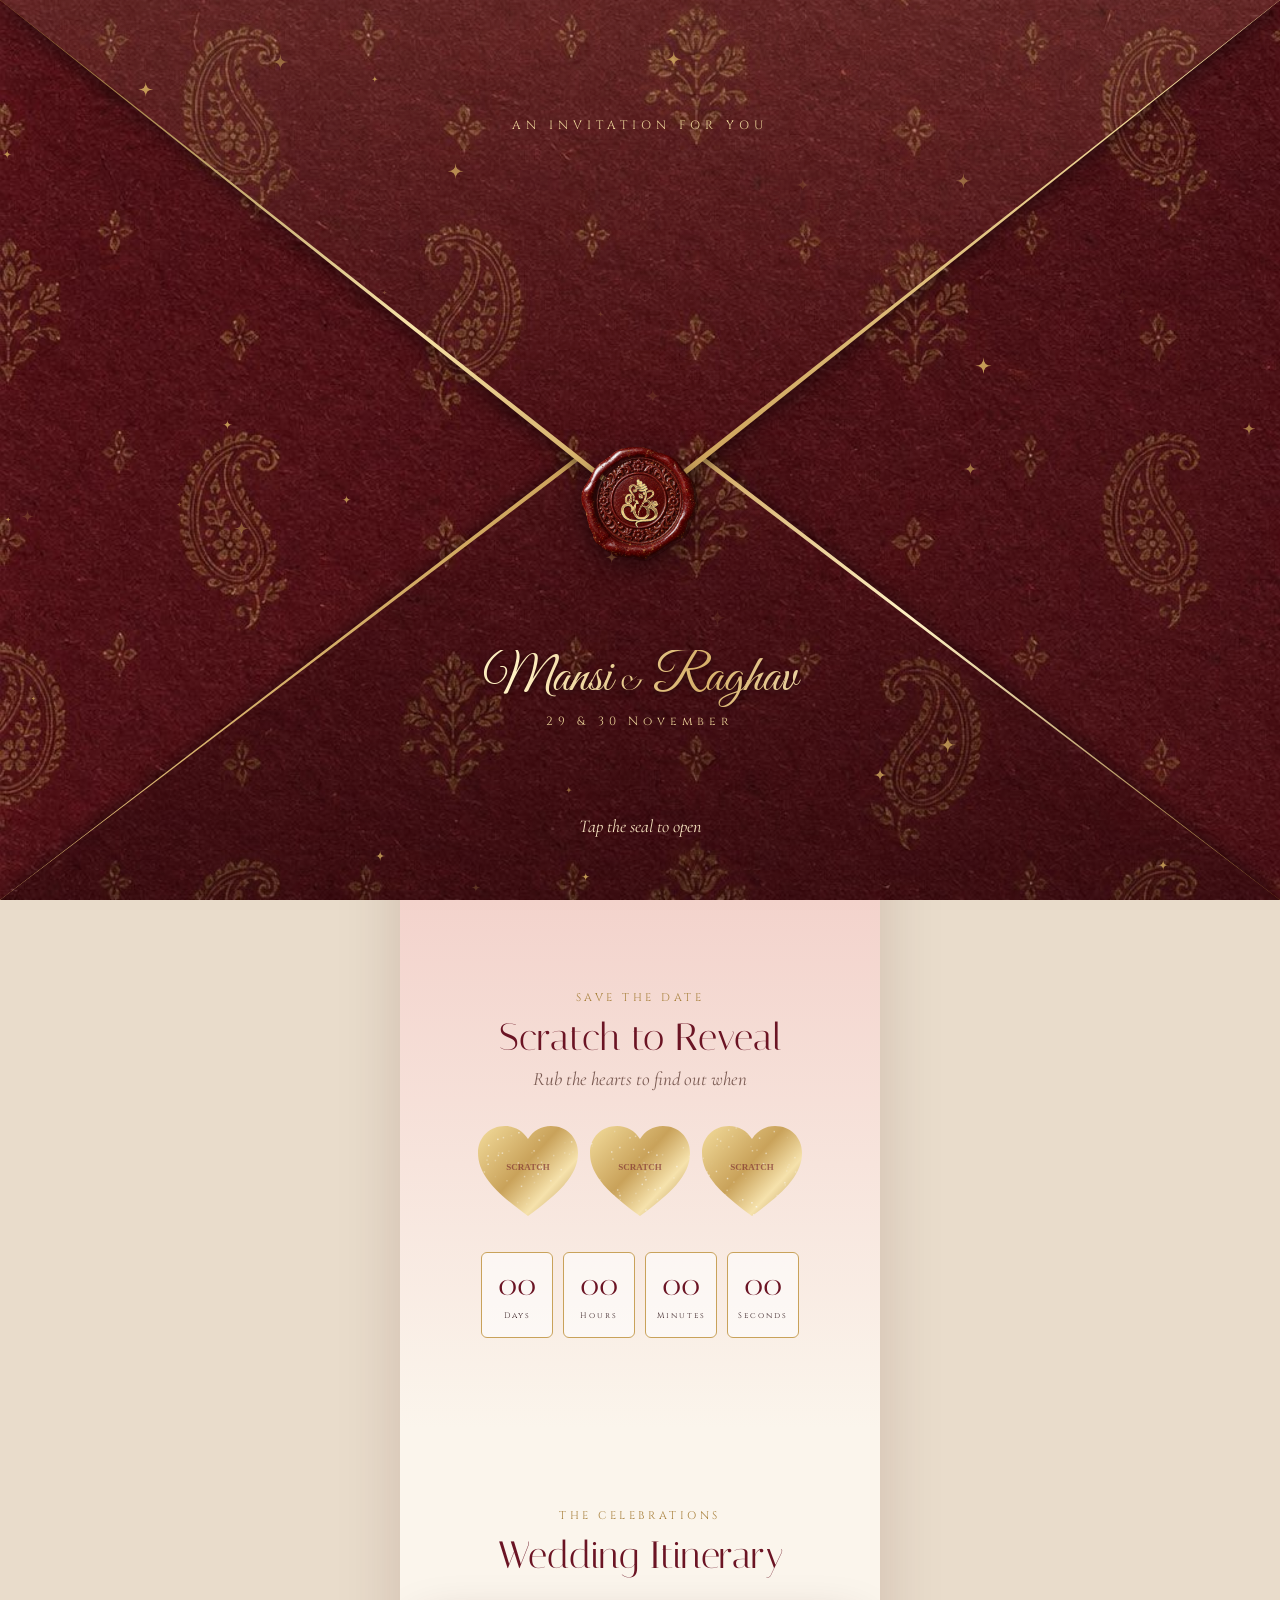
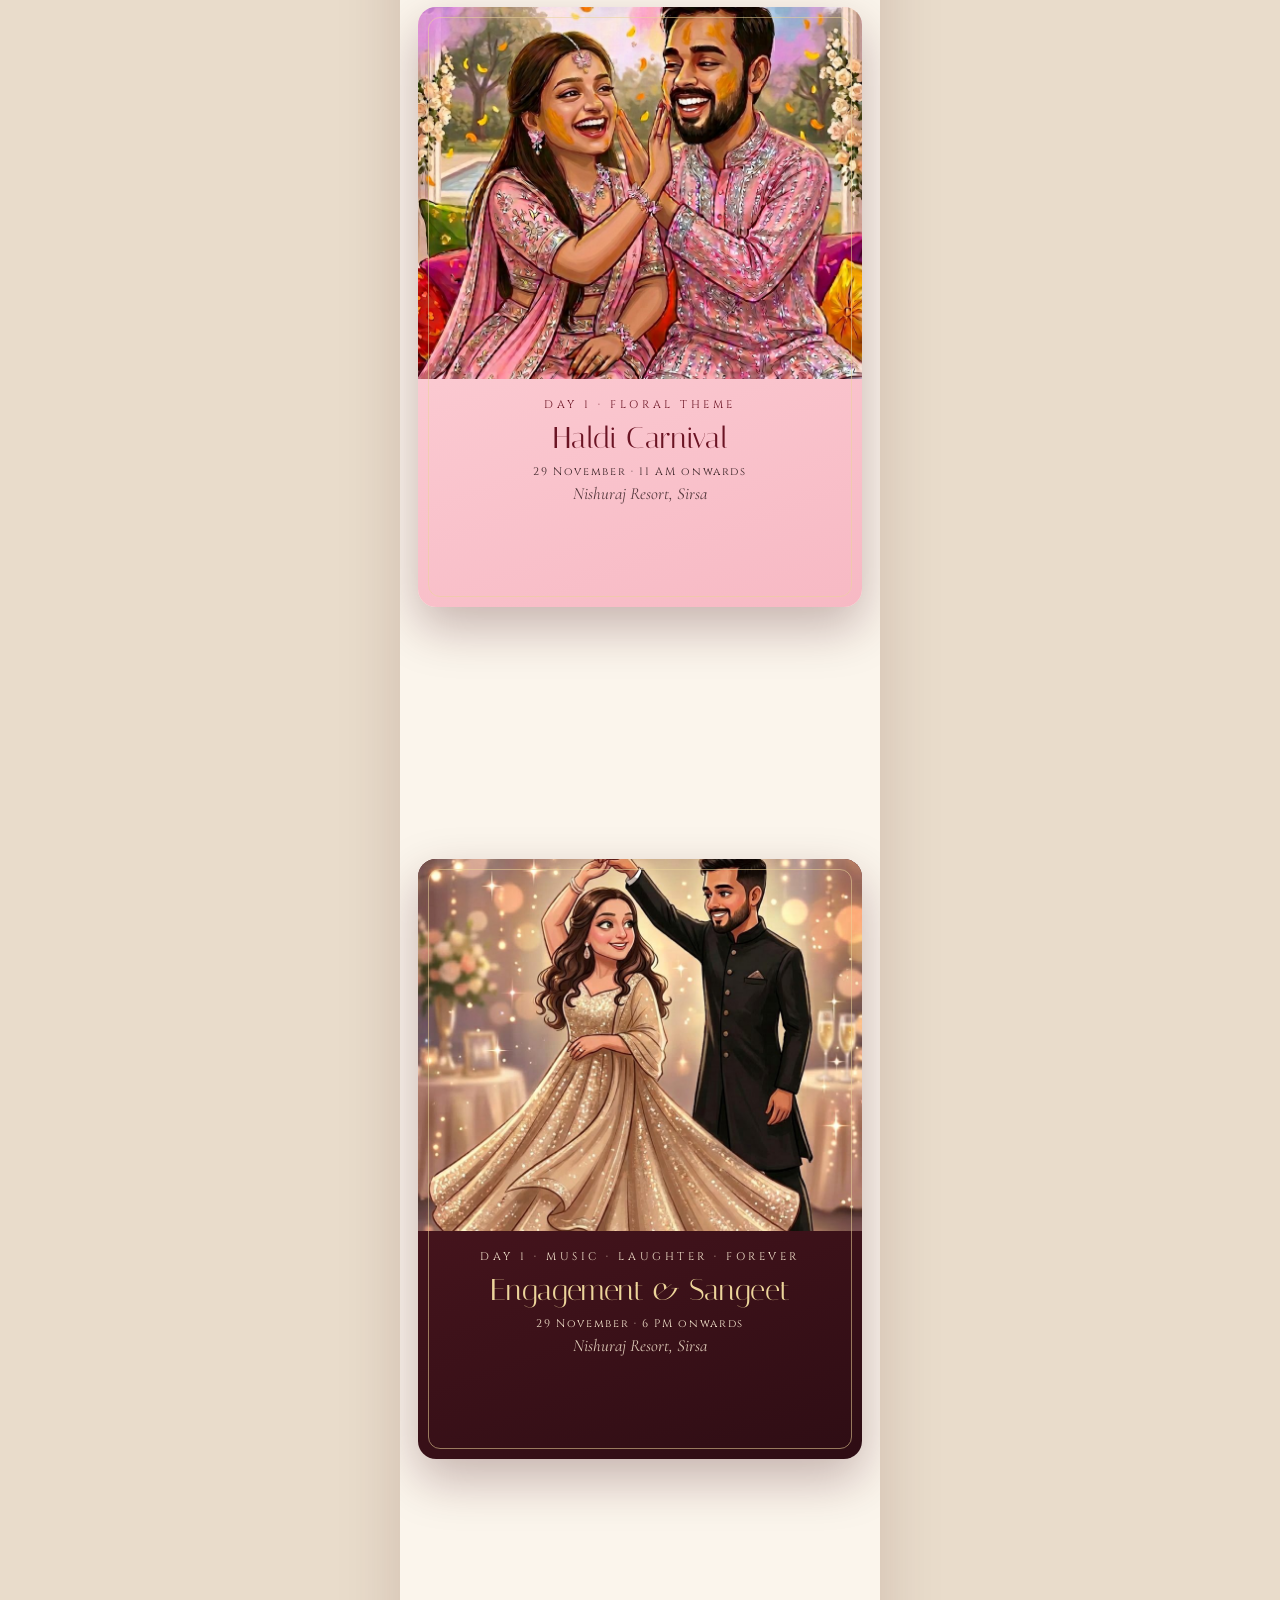
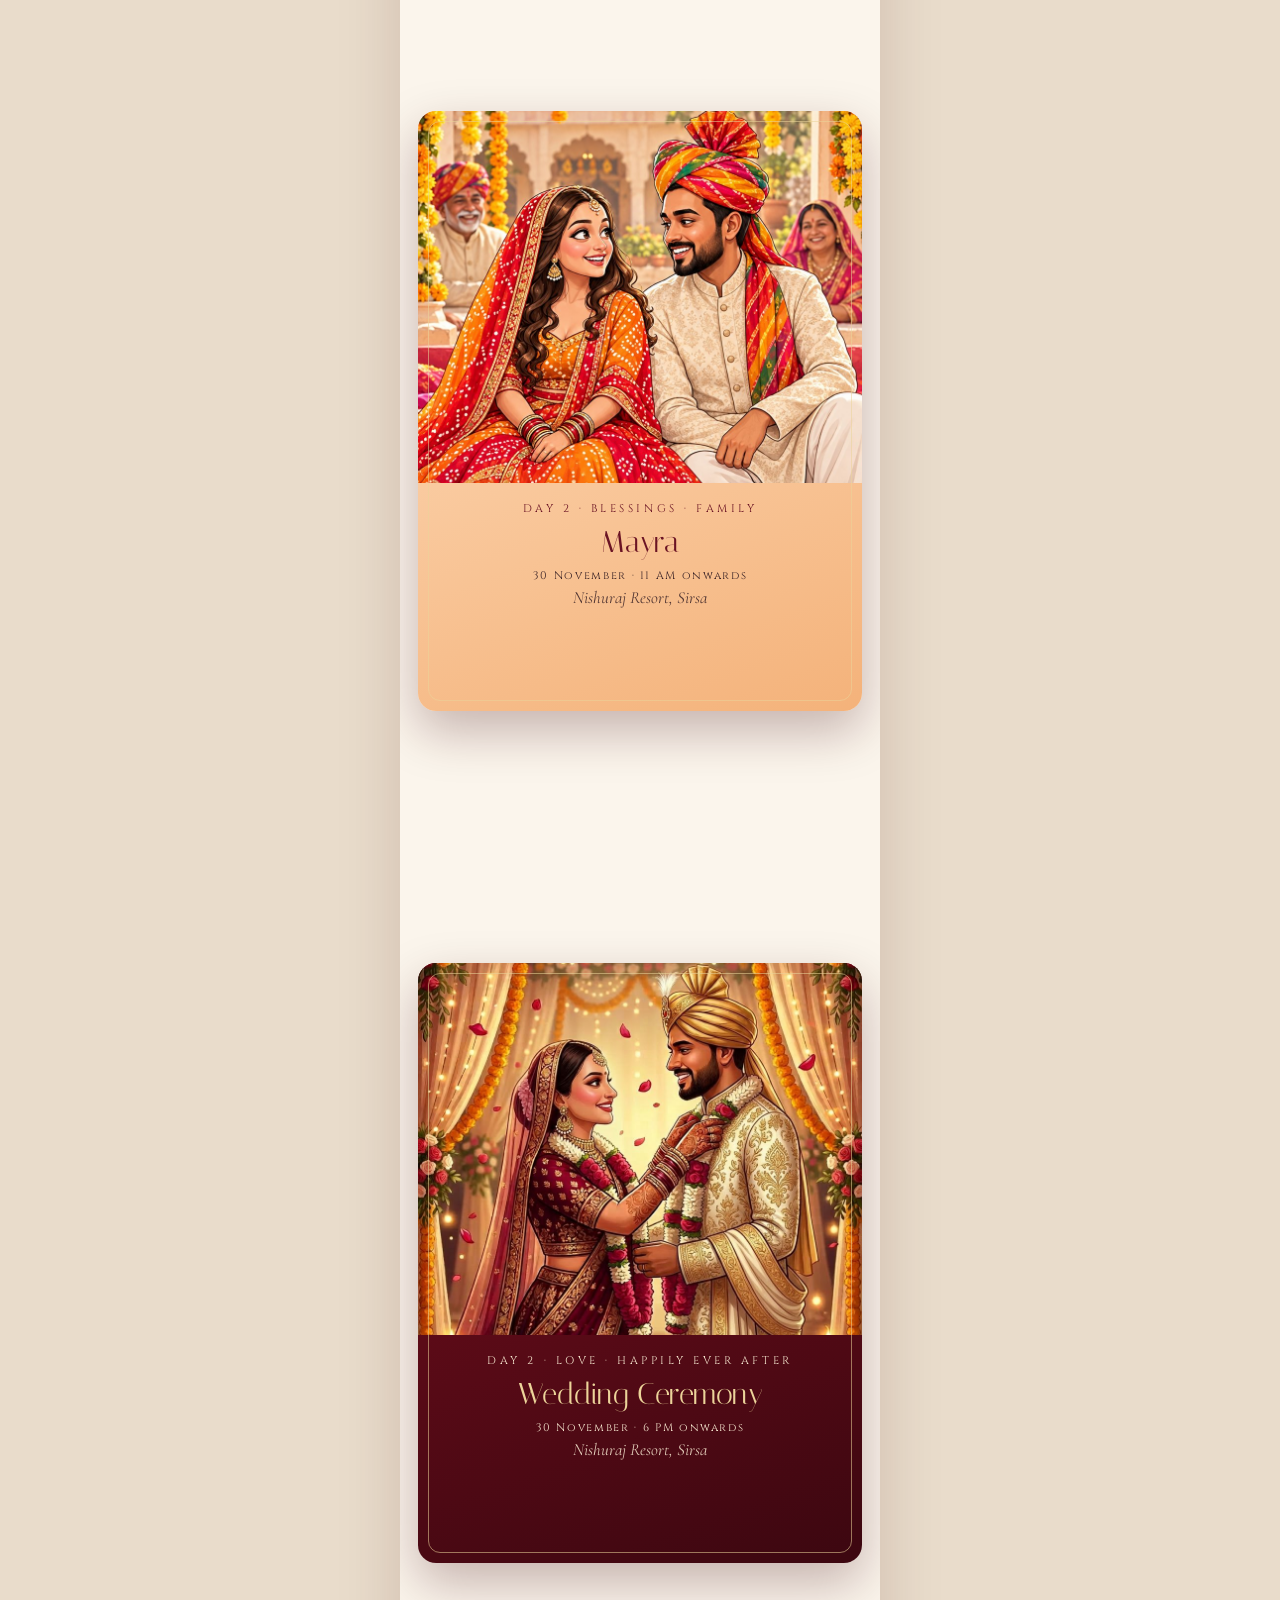
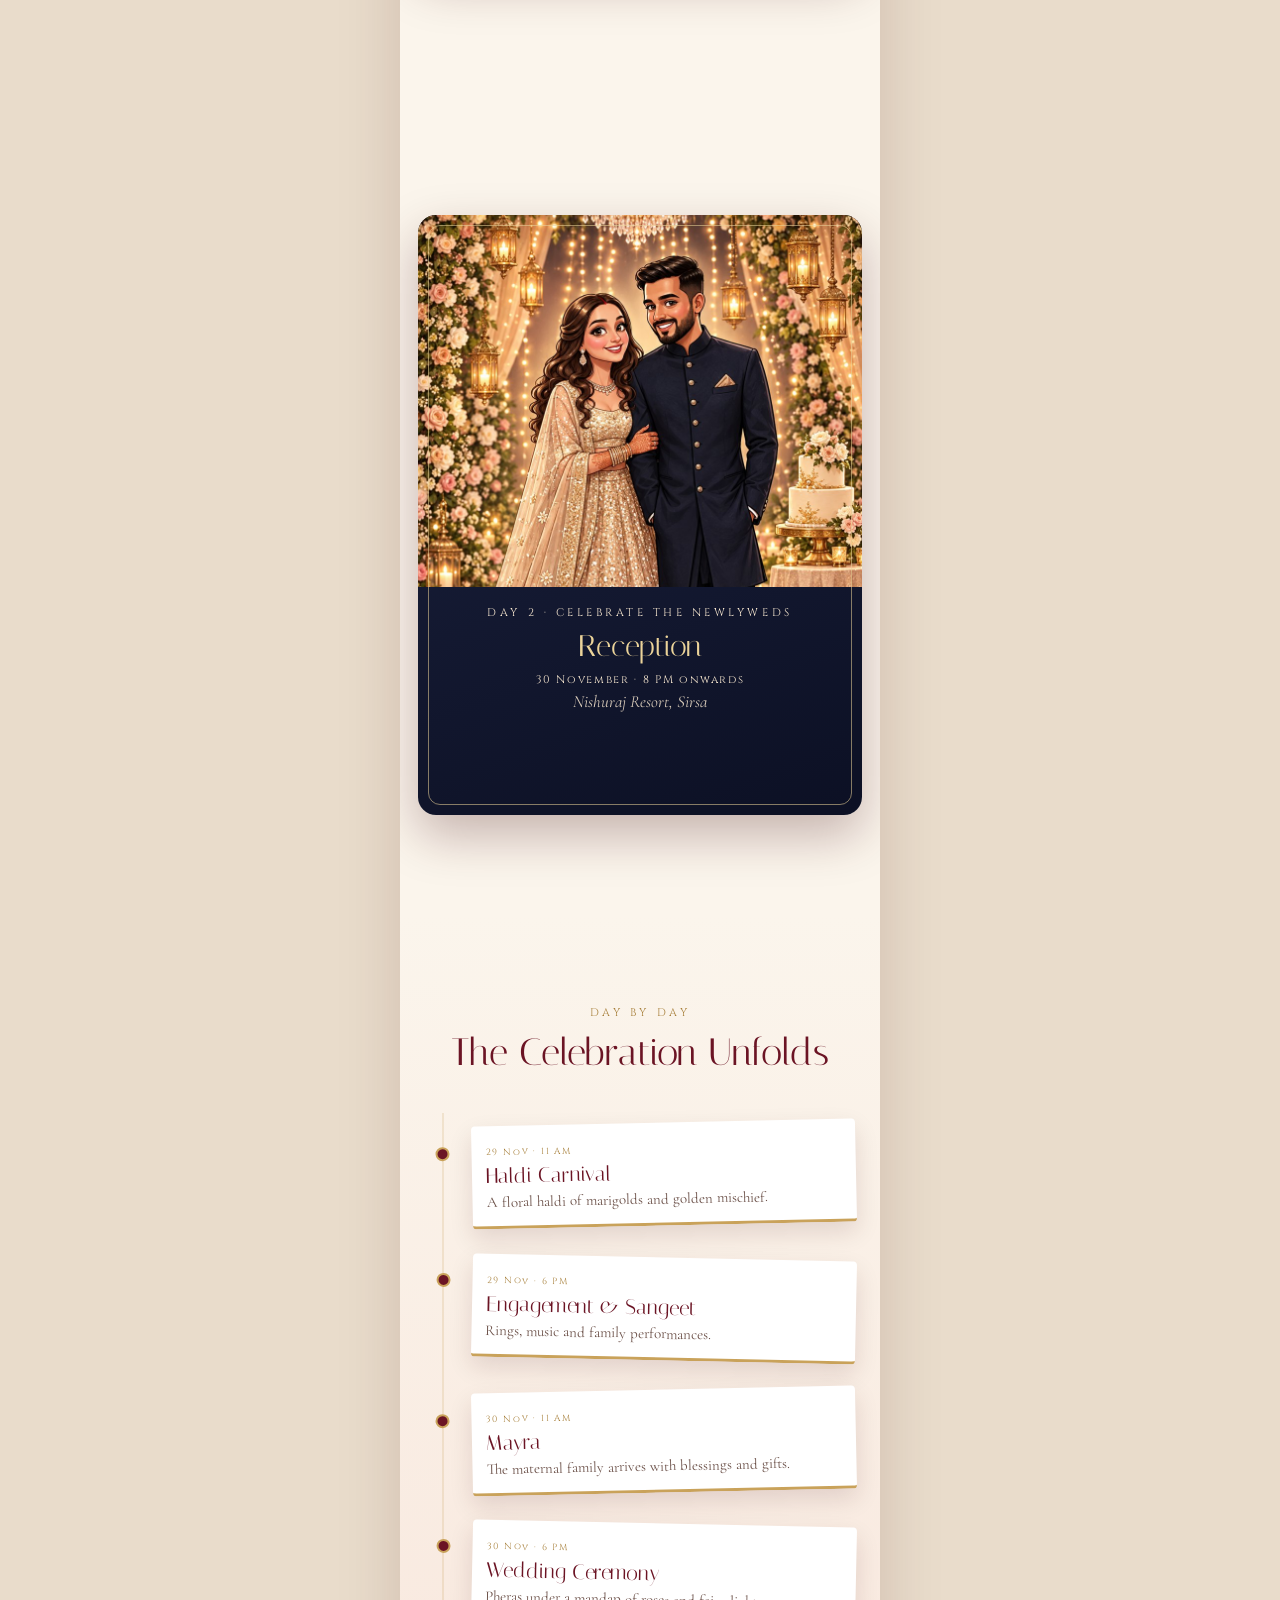
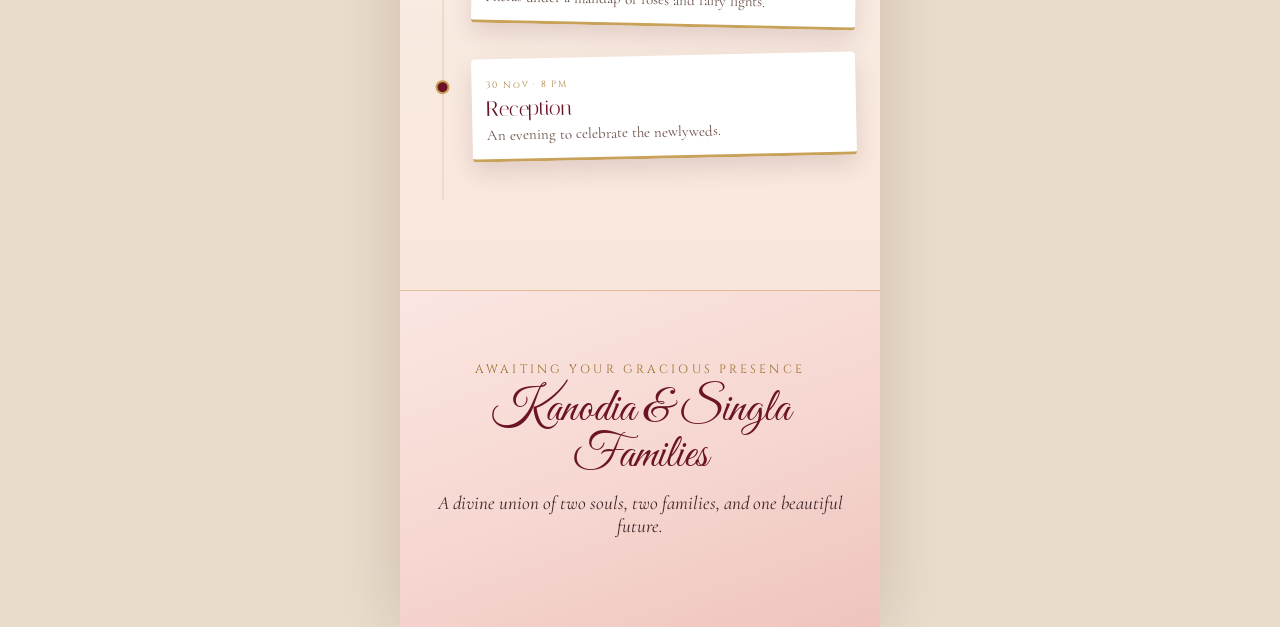
==== commit fa3ee7f7: "Fix footer styles and switch footer to blush pink" ====
--- a/index.html
+++ b/index.html
@@ -6,7 +6,7 @@
 <title>Mansi & Raghav · 29–30 November</title>
 <link rel="preconnect" href="https://fonts.googleapis.com" />
 <link rel="stylesheet" href="https://fonts.googleapis.com/css2?family=Cormorant+Garamond:ital,wght@0,300;0,400;0,500;1,400&family=Italiana&family=Cinzel:wght@400;600&family=Great+Vibes&display=swap" />
-<link rel="stylesheet" href="styles.css?v=4" />
+<link rel="stylesheet" href="styles.css?v=5" />
 </head>
 <body class="locked">
 
--- a/styles.css
+++ b/styles.css
@@ -161,11 +161,9 @@
 .tl-card h4{font-family:var(--display);font-weight:400;font-size:21px;color:var(--maroon);margin:4px 0}
 .tl-card p{font-size:15px;line-height:1.35;color:#6b5048}
 
-/* ---------- Slideshow ---------- */
-  box-shadow:0 24px 50px rgba(60,7,16,.25);border:6px solid #fff}
-
-footer{padding:70px 24px 90px;text-align:center;background:linear-gradient(160deg,var(--maroon),var(--deep))}
-.script.small{font-size:46px;color:var(--gold-l);margin-bottom:12px}
+footer{padding:70px 24px 90px;text-align:center;background:linear-gradient(160deg,#fbe6e1,var(--blush) 55%,#efc4bf);border-top:1px solid rgba(201,162,90,.45)}
+footer .sub.light{color:var(--ink)}
+.script.small{font-size:46px;color:var(--maroon);margin-bottom:12px}
 
 /* ---------- Music / confetti ---------- */
 #music{position:fixed;right:max(18px,calc(50% - 222px));bottom:22px;z-index:40;width:52px;height:52px;border-radius:50%;border:none;cursor:pointer;
@@ -189,4 +187,4 @@
 @keyframes ping{0%{box-shadow:0 0 0 0 rgba(107,20,36,.5)}70%,100%{box-shadow:0 0 0 12px rgba(107,20,36,0)}}
 @keyframes eq{50%{height:18px}}
 .card-venue{font-family:var(--serif);font-style:italic;font-size:15px;margin-top:6px;color:var(--maroon)}
-.footer-eyebrow{font-family:var(--caps);font-size:12px;letter-spacing:.26em;text-transform:uppercase;color:var(--gold-l);margin-bottom:10px}
+.footer-eyebrow{font-family:var(--caps);font-size:12px;letter-spacing:.26em;text-transform:uppercase;color:#9a6f2e;margin-bottom:10px}
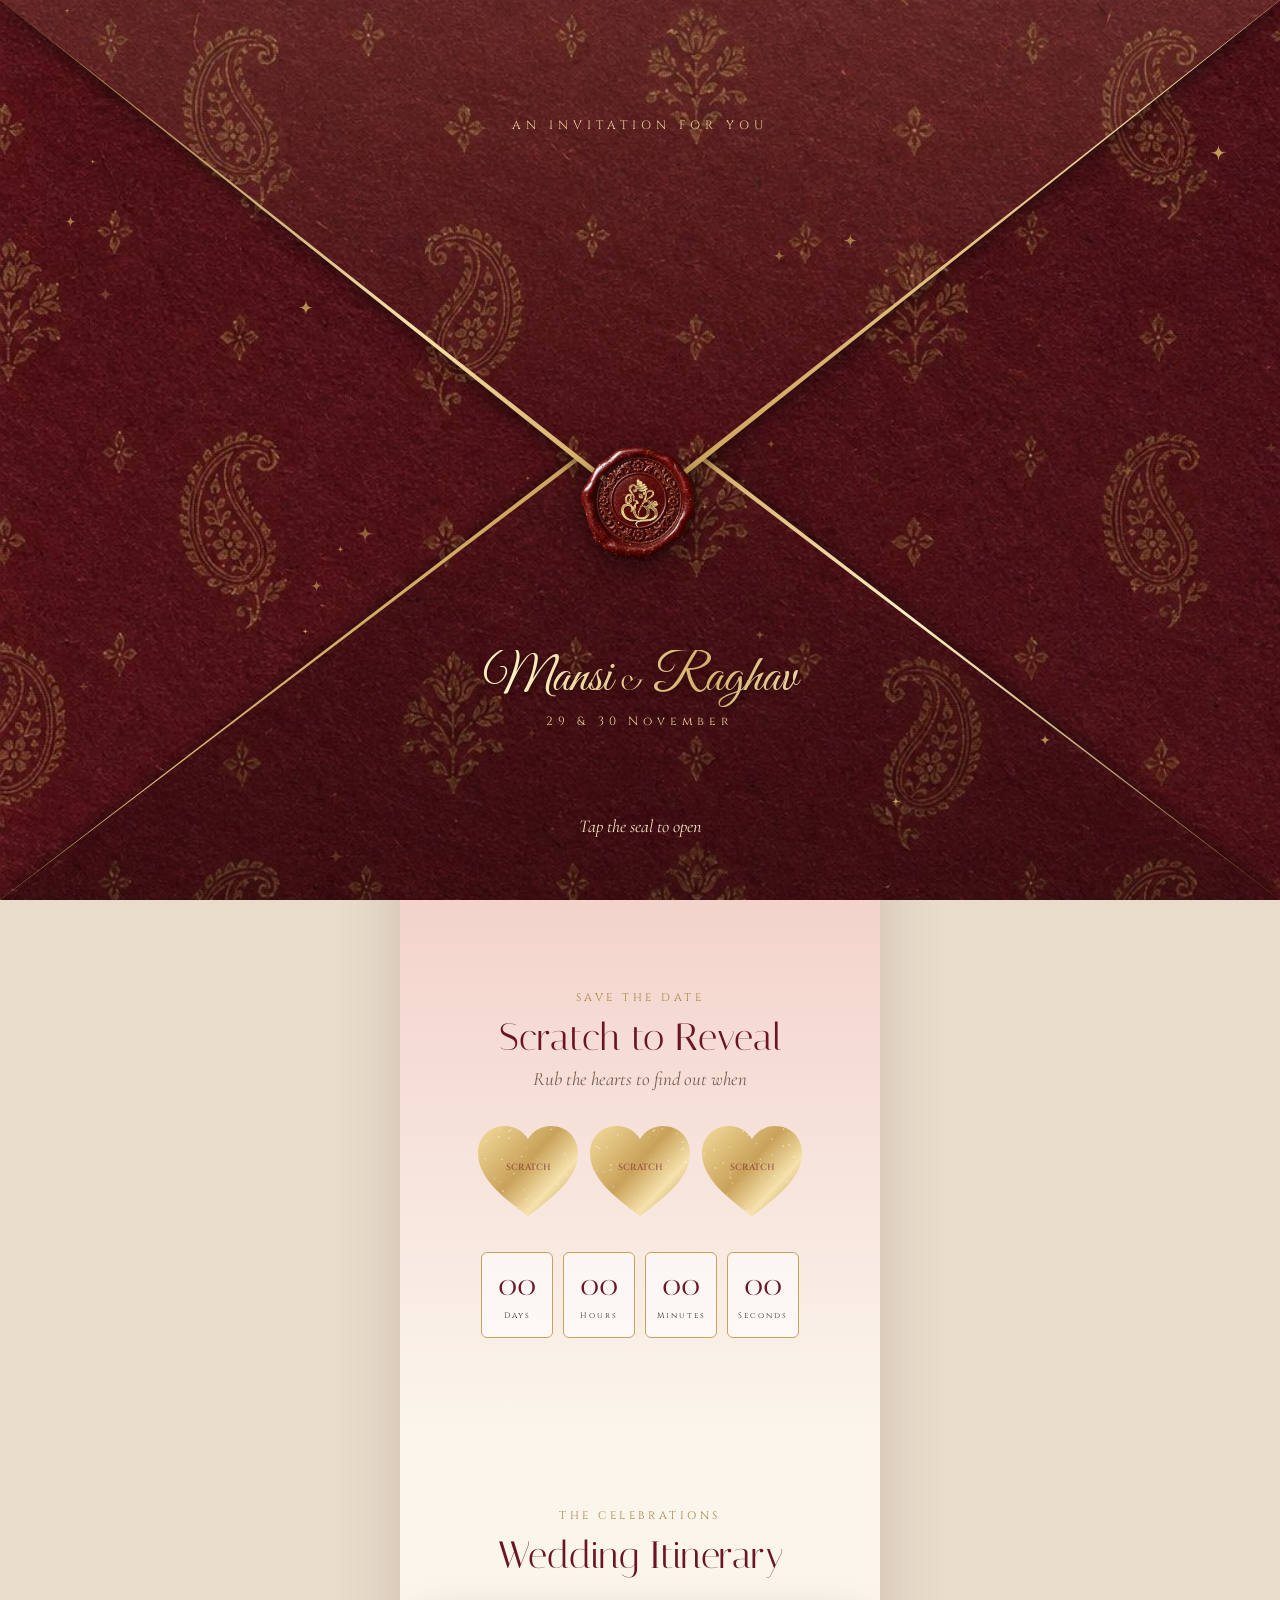
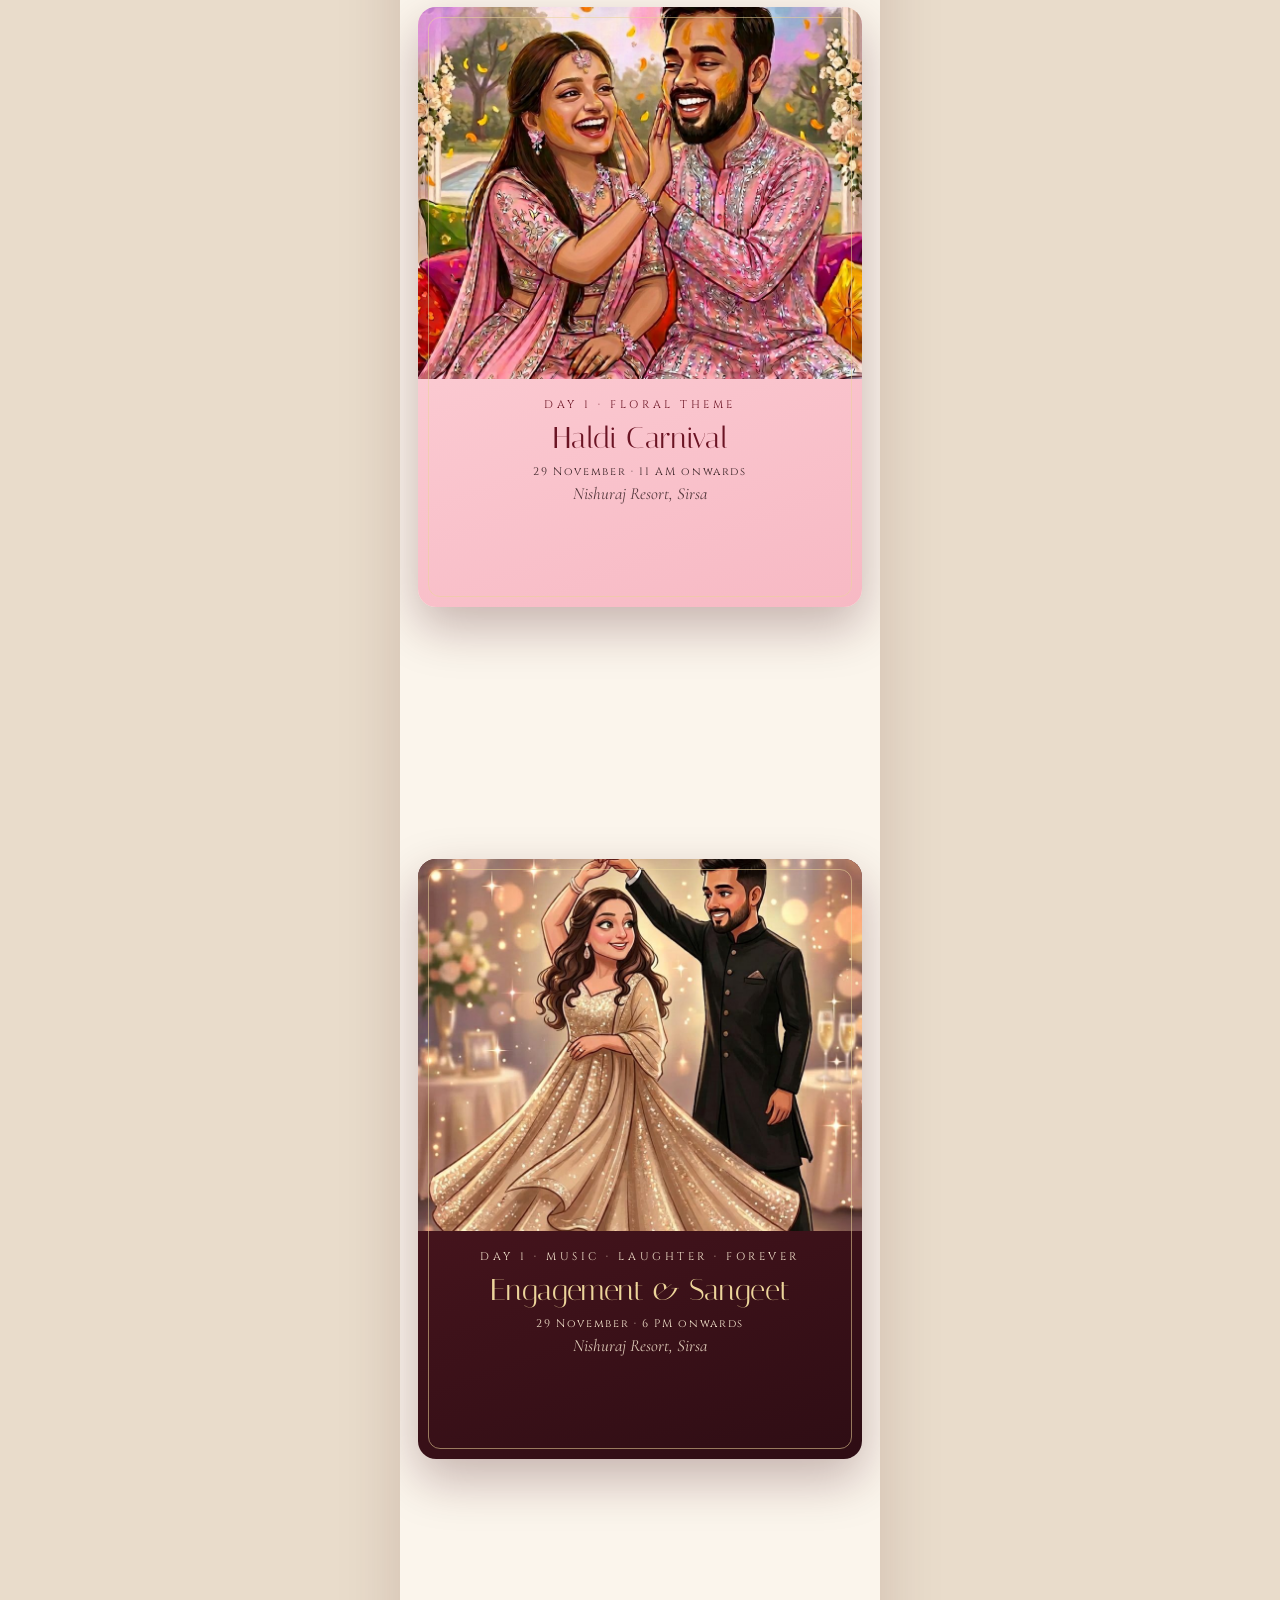
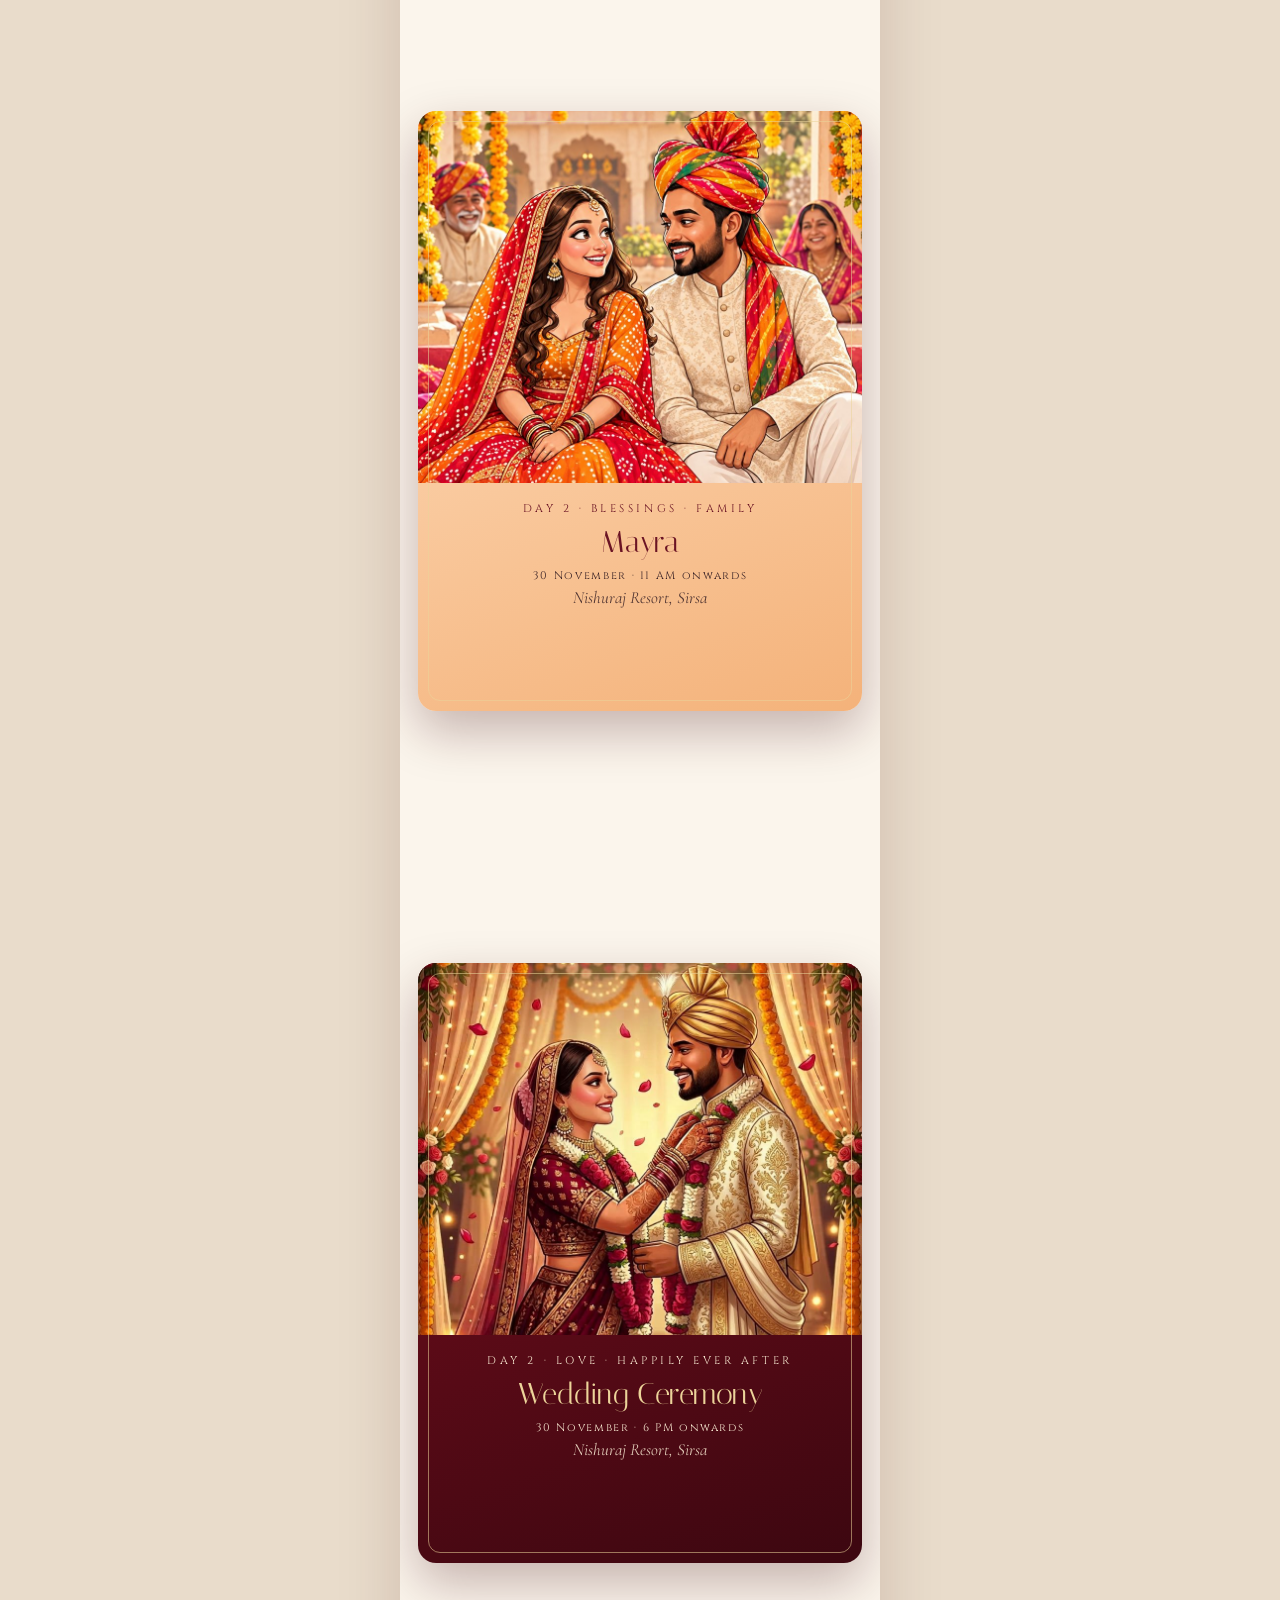
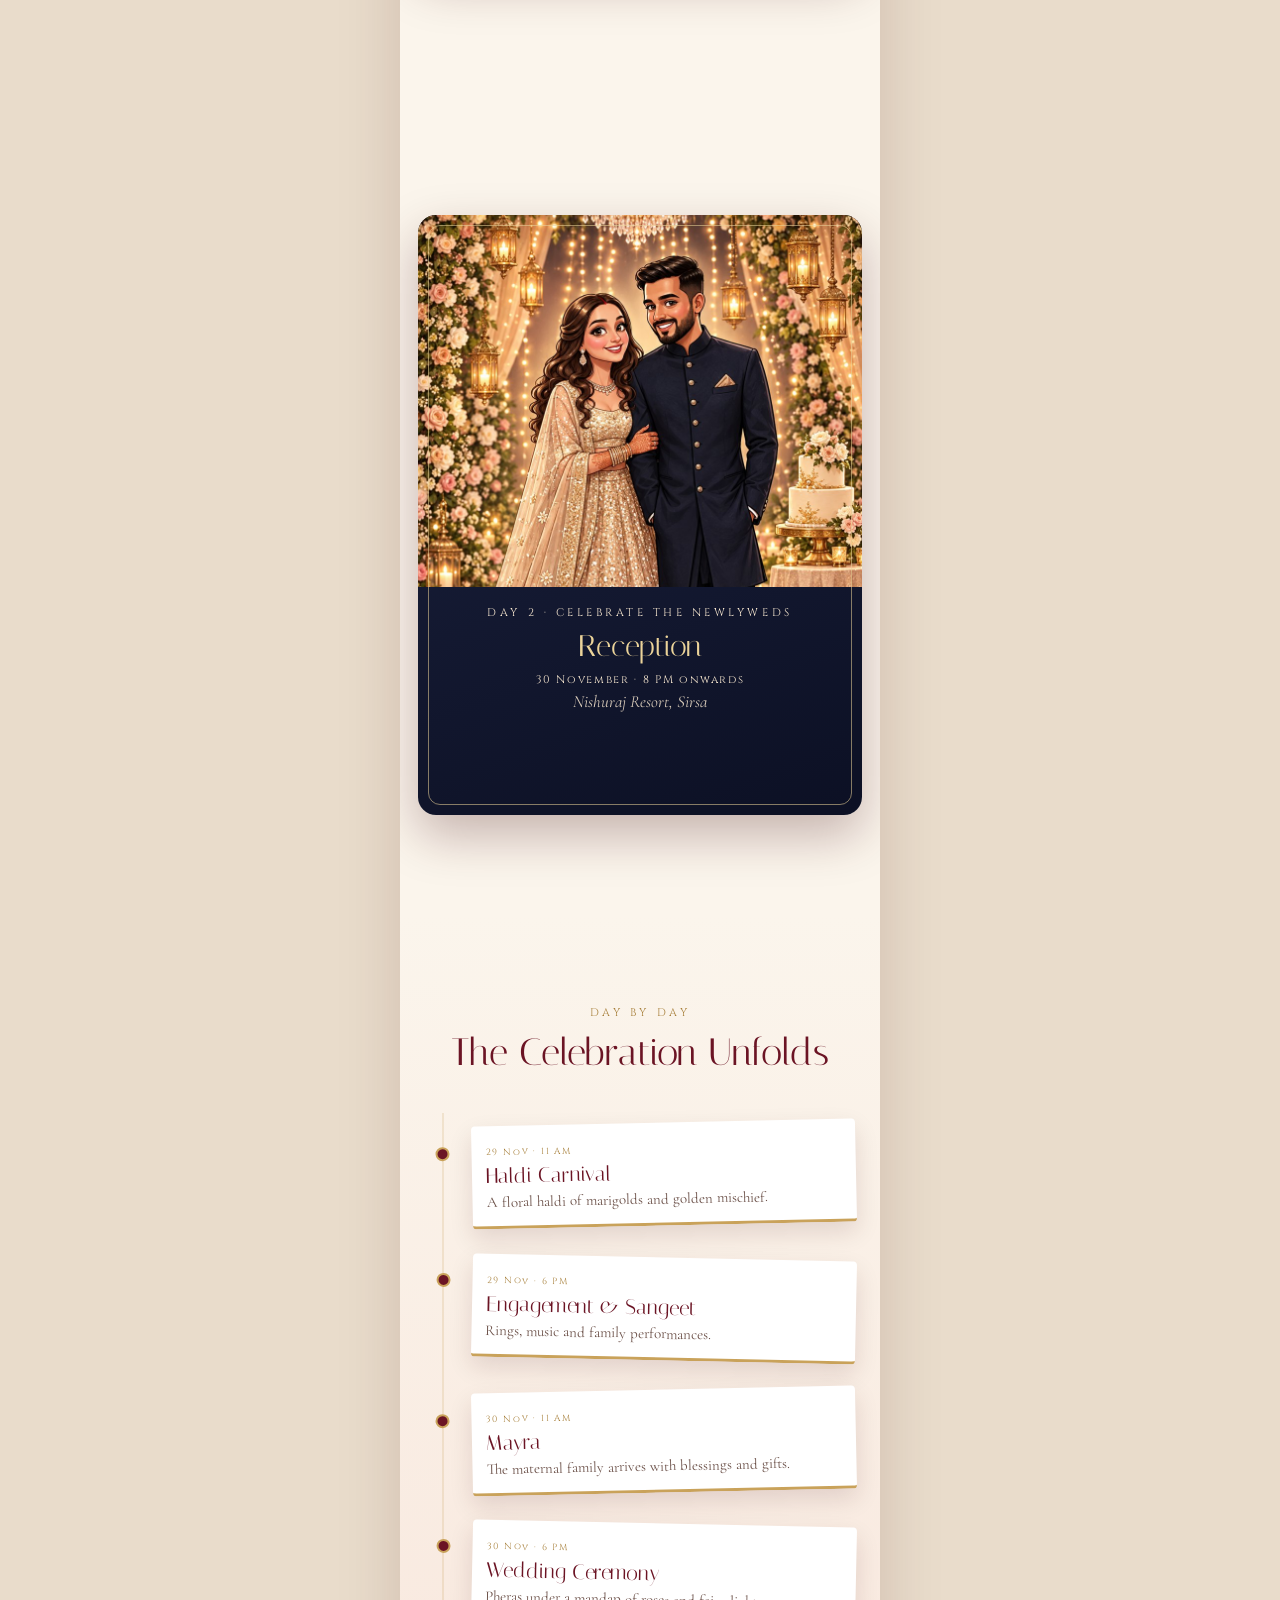
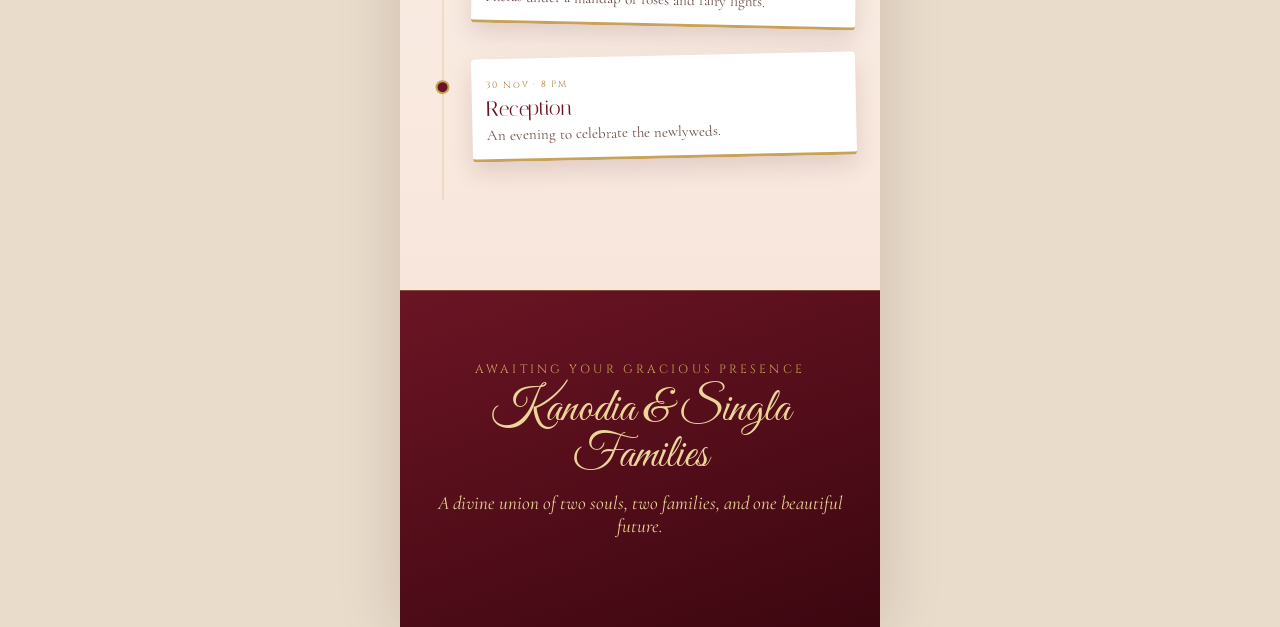
==== commit 5c10738c: "Switch footer to maroon background with gold text" ====
--- a/index.html
+++ b/index.html
@@ -6,7 +6,7 @@
 <title>Mansi & Raghav · 29–30 November</title>
 <link rel="preconnect" href="https://fonts.googleapis.com" />
 <link rel="stylesheet" href="https://fonts.googleapis.com/css2?family=Cormorant+Garamond:ital,wght@0,300;0,400;0,500;1,400&family=Italiana&family=Cinzel:wght@400;600&family=Great+Vibes&display=swap" />
-<link rel="stylesheet" href="styles.css?v=5" />
+<link rel="stylesheet" href="styles.css?v=6" />
 </head>
 <body class="locked">
 
--- a/styles.css
+++ b/styles.css
@@ -161,9 +161,9 @@
 .tl-card h4{font-family:var(--display);font-weight:400;font-size:21px;color:var(--maroon);margin:4px 0}
 .tl-card p{font-size:15px;line-height:1.35;color:#6b5048}
 
-footer{padding:70px 24px 90px;text-align:center;background:linear-gradient(160deg,#fbe6e1,var(--blush) 55%,#efc4bf);border-top:1px solid rgba(201,162,90,.45)}
-footer .sub.light{color:var(--ink)}
-.script.small{font-size:46px;color:var(--maroon);margin-bottom:12px}
+footer{padding:70px 24px 90px;text-align:center;background:linear-gradient(160deg,var(--maroon),var(--deep));border-top:1px solid rgba(201,162,90,.45)}
+footer .sub.light{color:var(--gold-l)}
+.script.small{font-size:46px;color:var(--gold-l);margin-bottom:12px}
 
 /* ---------- Music / confetti ---------- */
 #music{position:fixed;right:max(18px,calc(50% - 222px));bottom:22px;z-index:40;width:52px;height:52px;border-radius:50%;border:none;cursor:pointer;
@@ -187,4 +187,4 @@
 @keyframes ping{0%{box-shadow:0 0 0 0 rgba(107,20,36,.5)}70%,100%{box-shadow:0 0 0 12px rgba(107,20,36,0)}}
 @keyframes eq{50%{height:18px}}
 .card-venue{font-family:var(--serif);font-style:italic;font-size:15px;margin-top:6px;color:var(--maroon)}
-.footer-eyebrow{font-family:var(--caps);font-size:12px;letter-spacing:.26em;text-transform:uppercase;color:#9a6f2e;margin-bottom:10px}
+.footer-eyebrow{font-family:var(--caps);font-size:12px;letter-spacing:.26em;text-transform:uppercase;color:var(--gold);margin-bottom:10px}
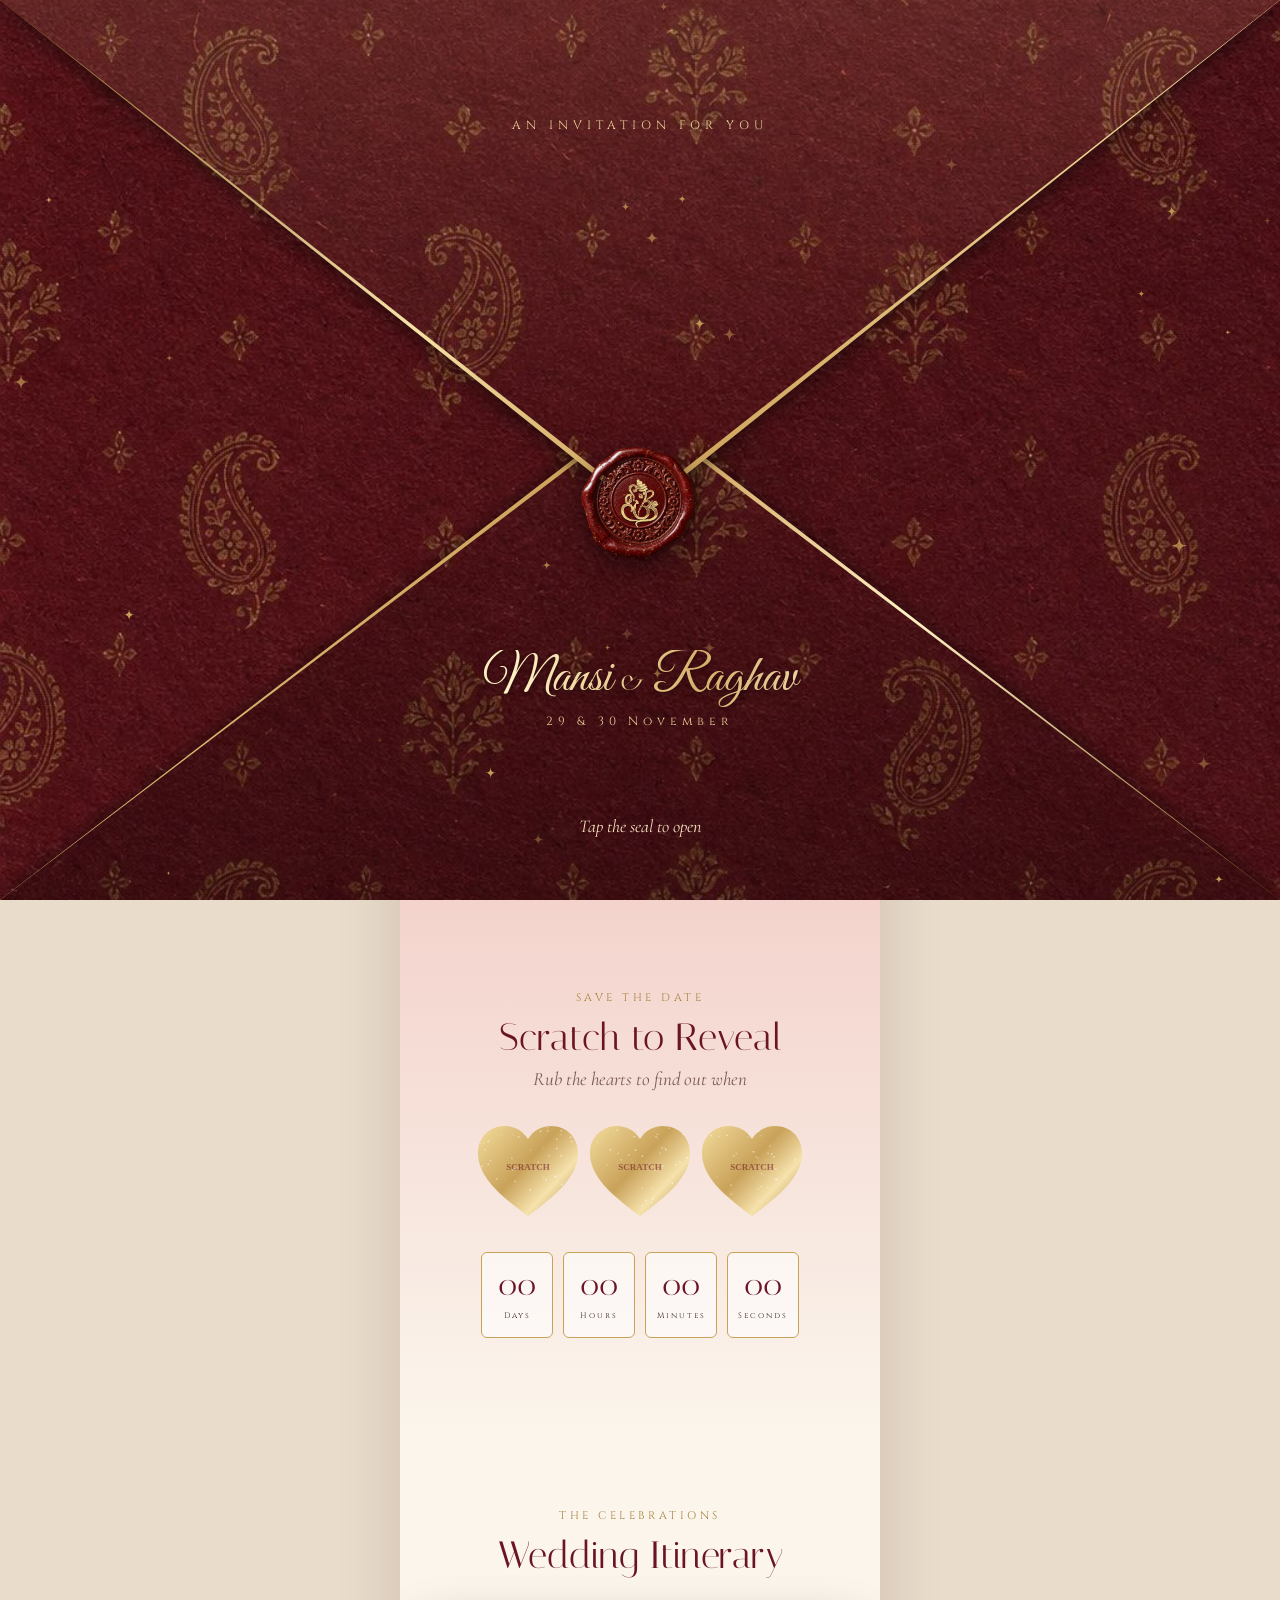
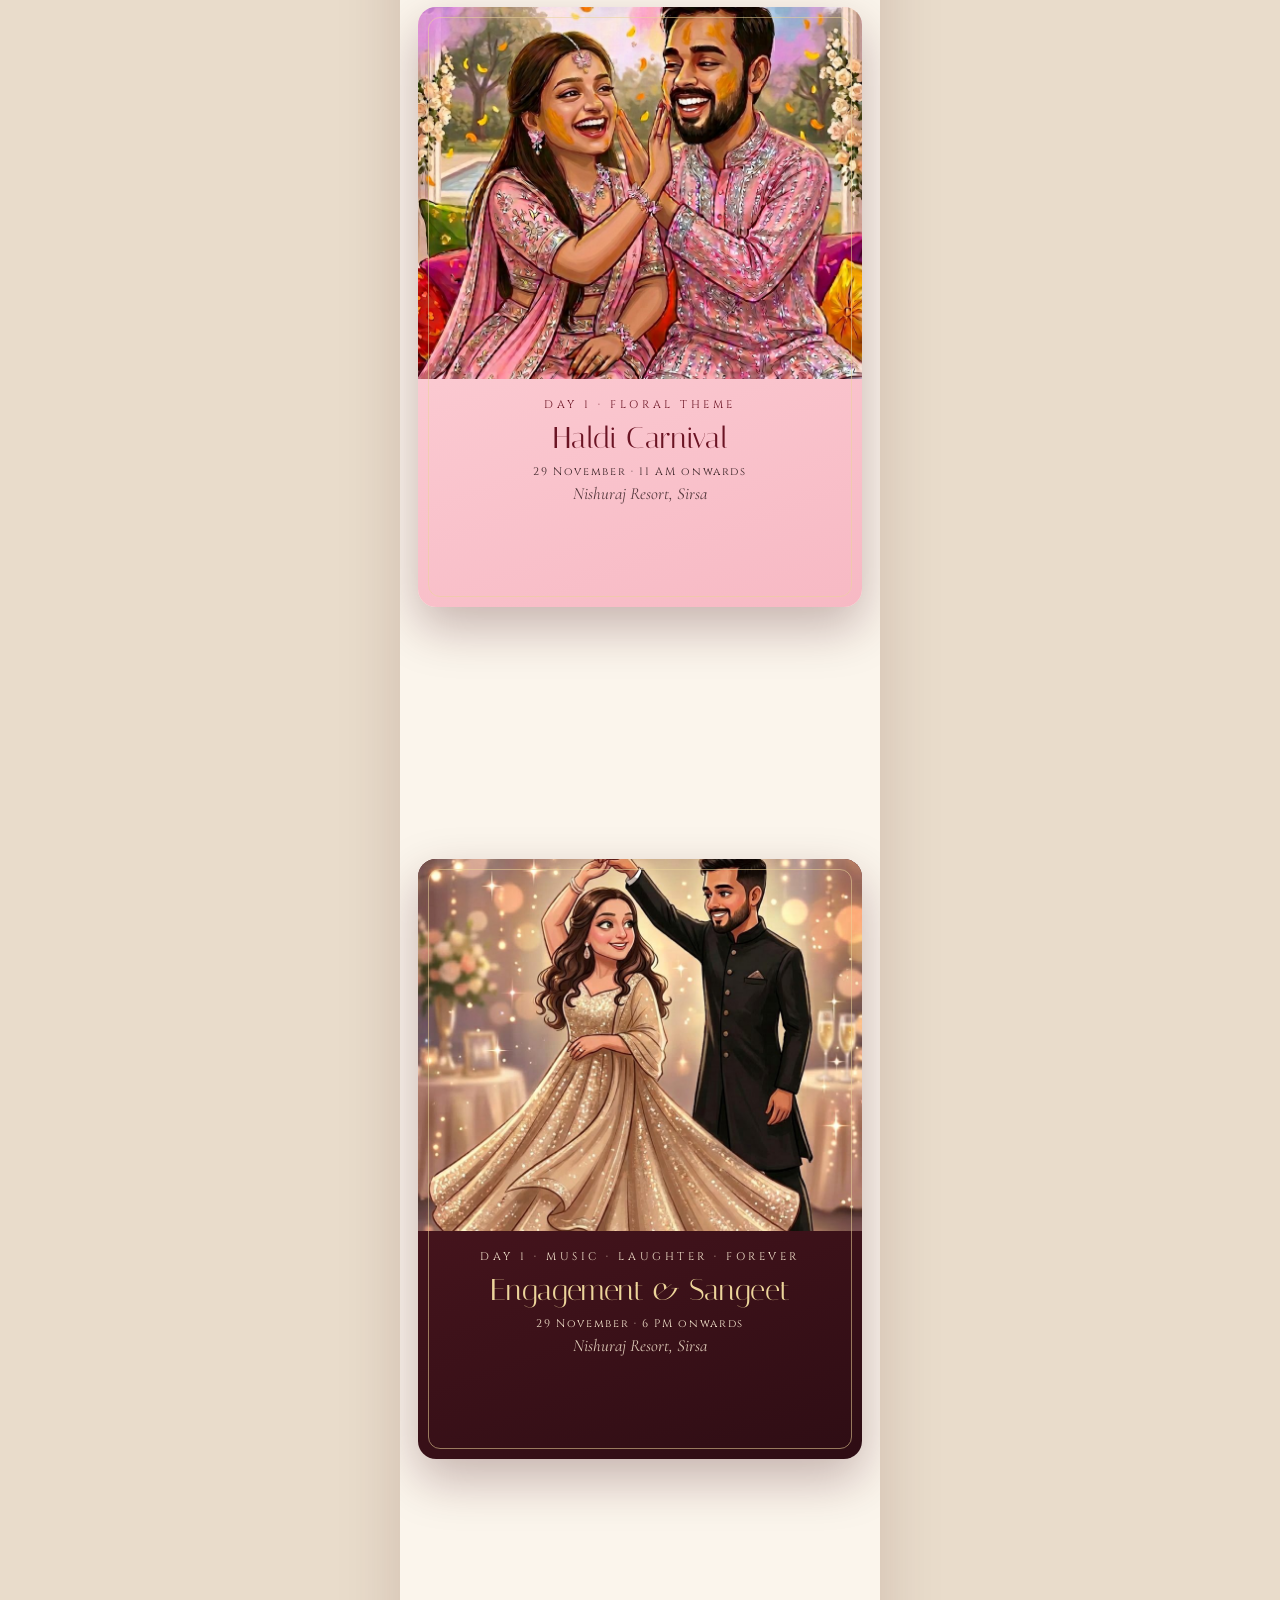
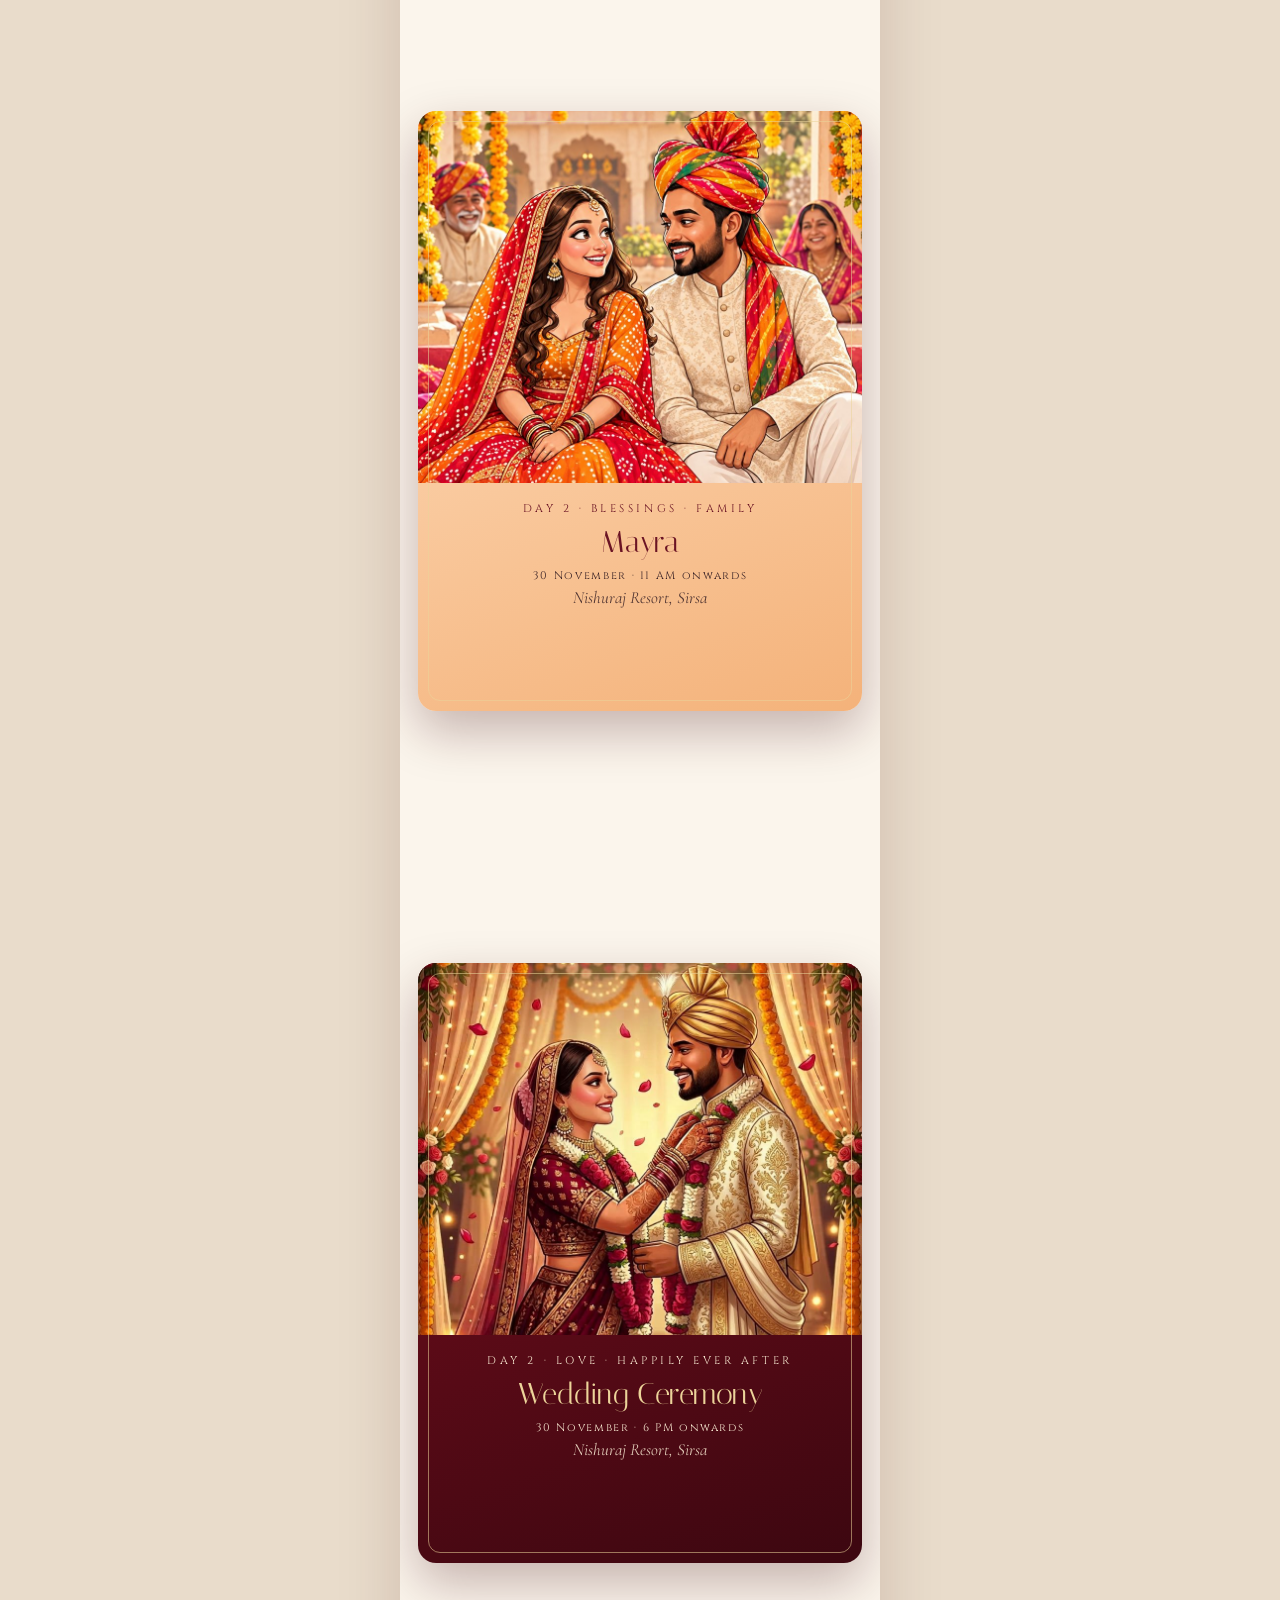
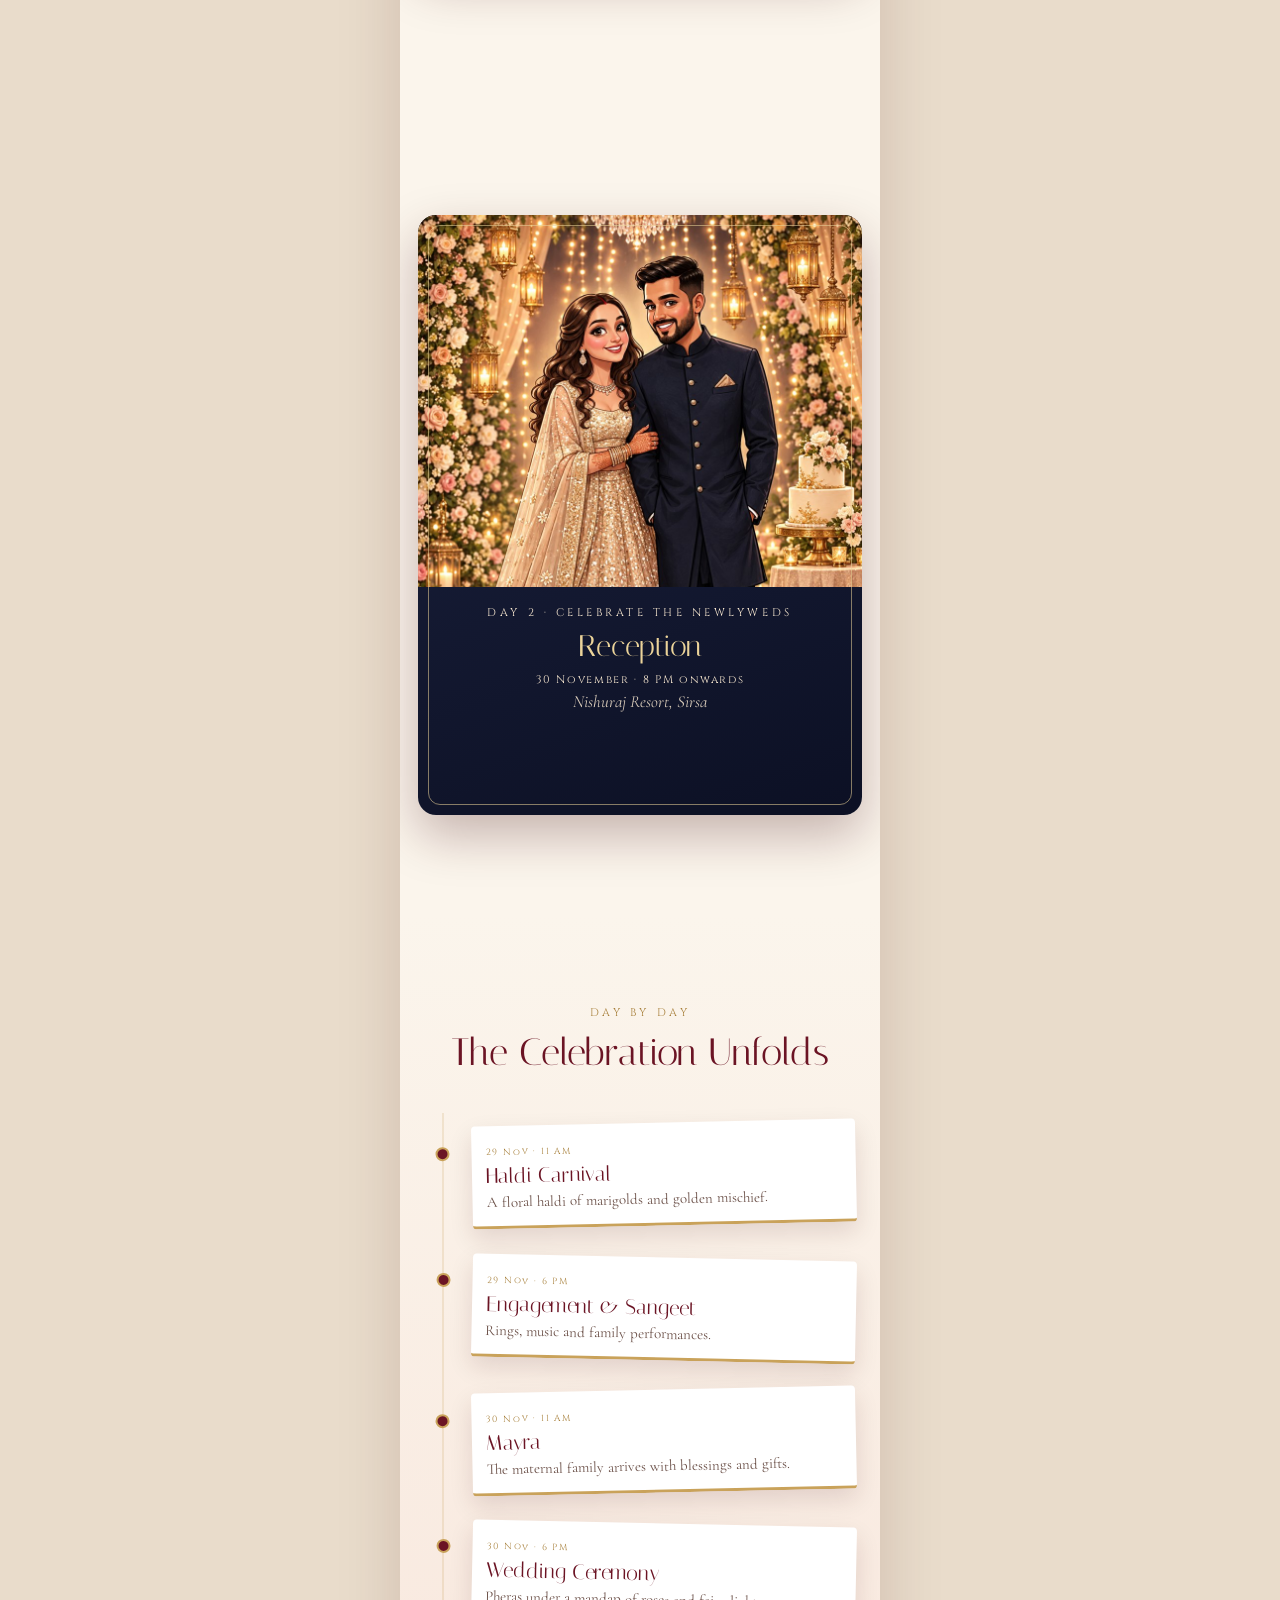
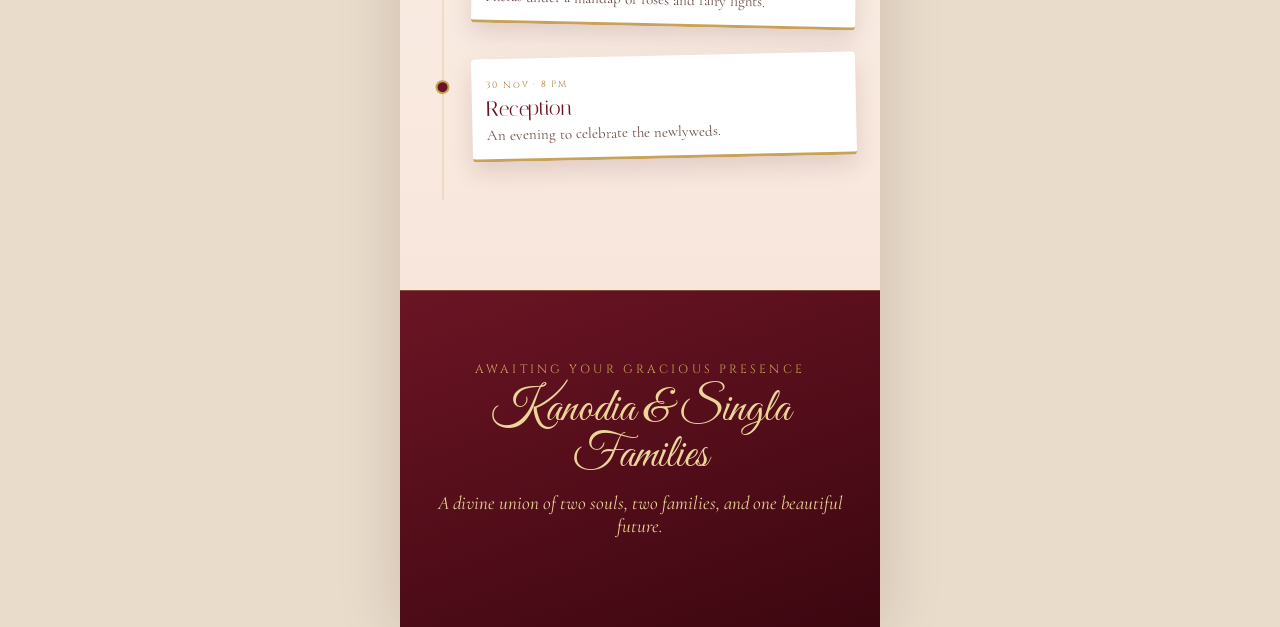
==== commit 1d33d3db: "Use royalty-free Indian wedding instrumental as background music" ====
--- a/index.html
+++ b/index.html
@@ -152,6 +152,6 @@
 
 <button id="music" aria-label="Toggle music"><span class="bars"><i></i><i></i><i></i><i></i></span></button>
 <canvas id="confetti"></canvas>
-<script src="app.js?v=3"></script>
+<script src="app.js?v=4"></script>
 </body>
 </html>
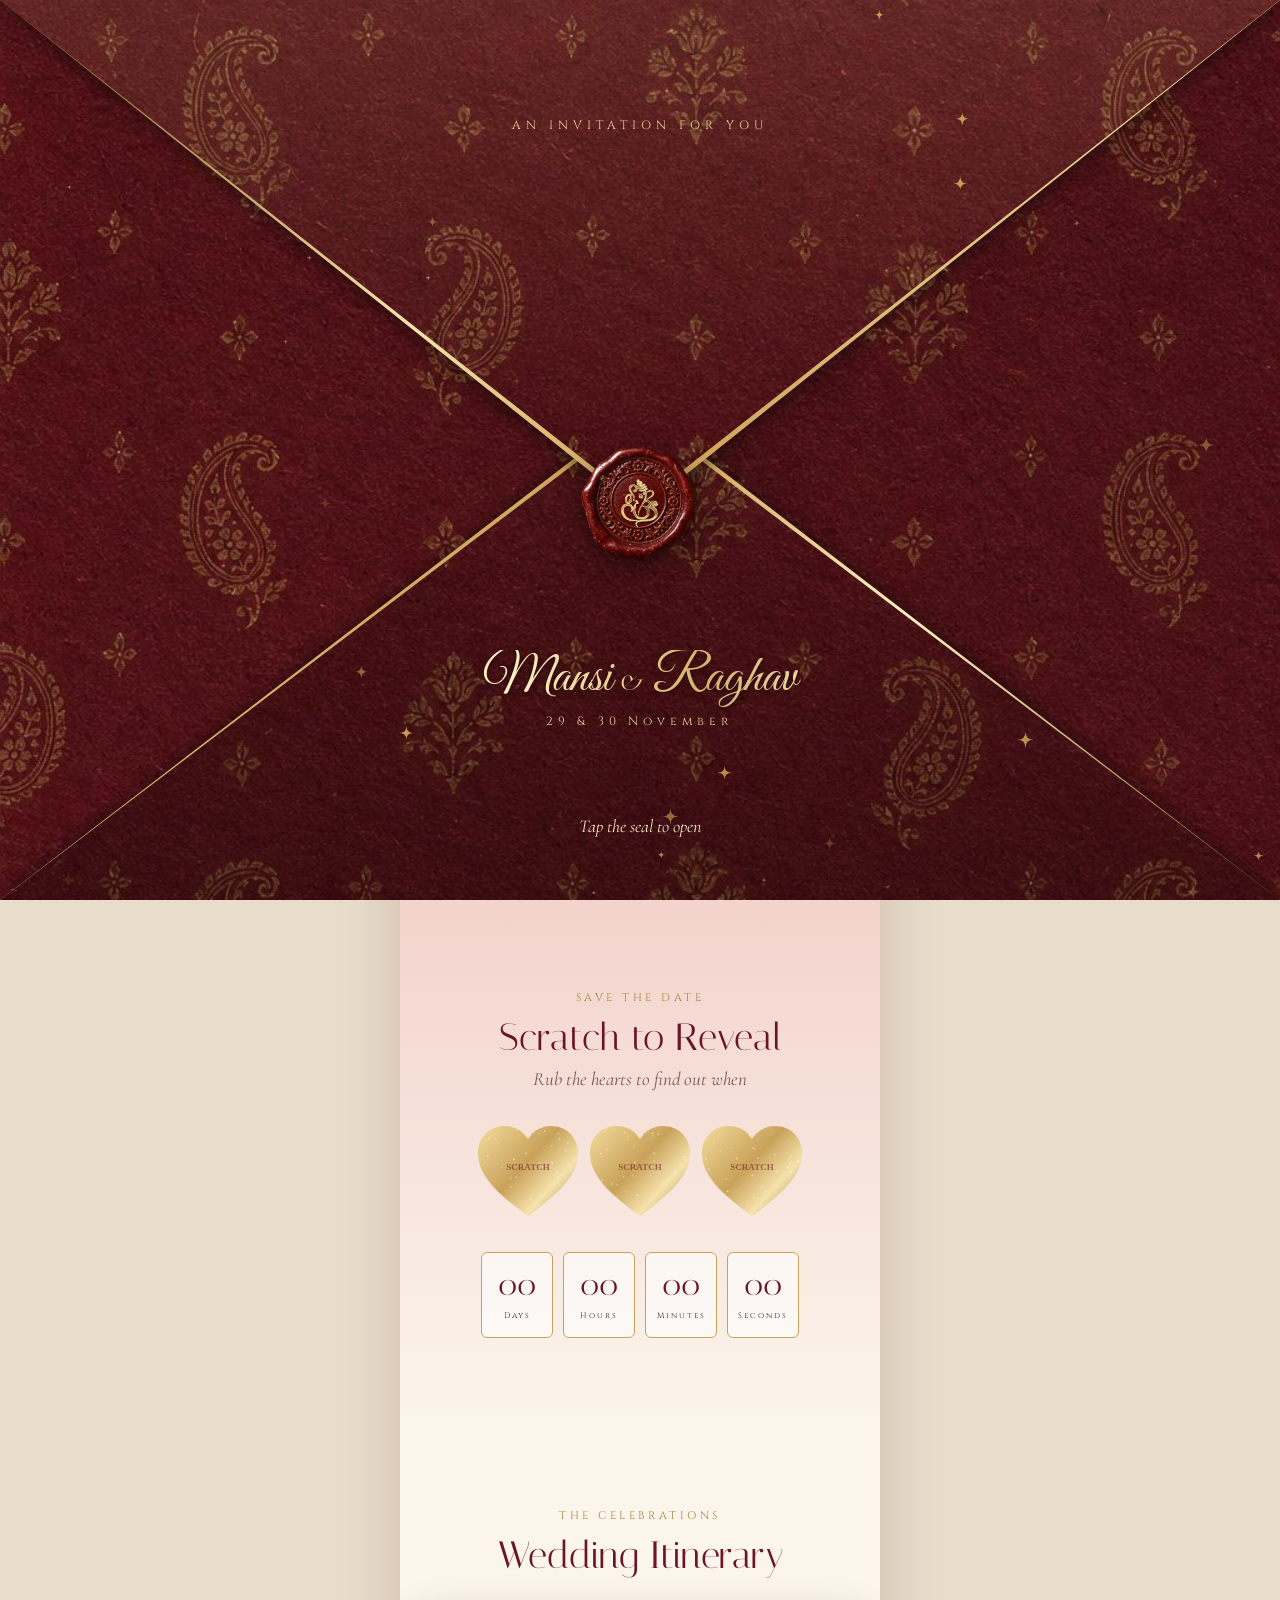
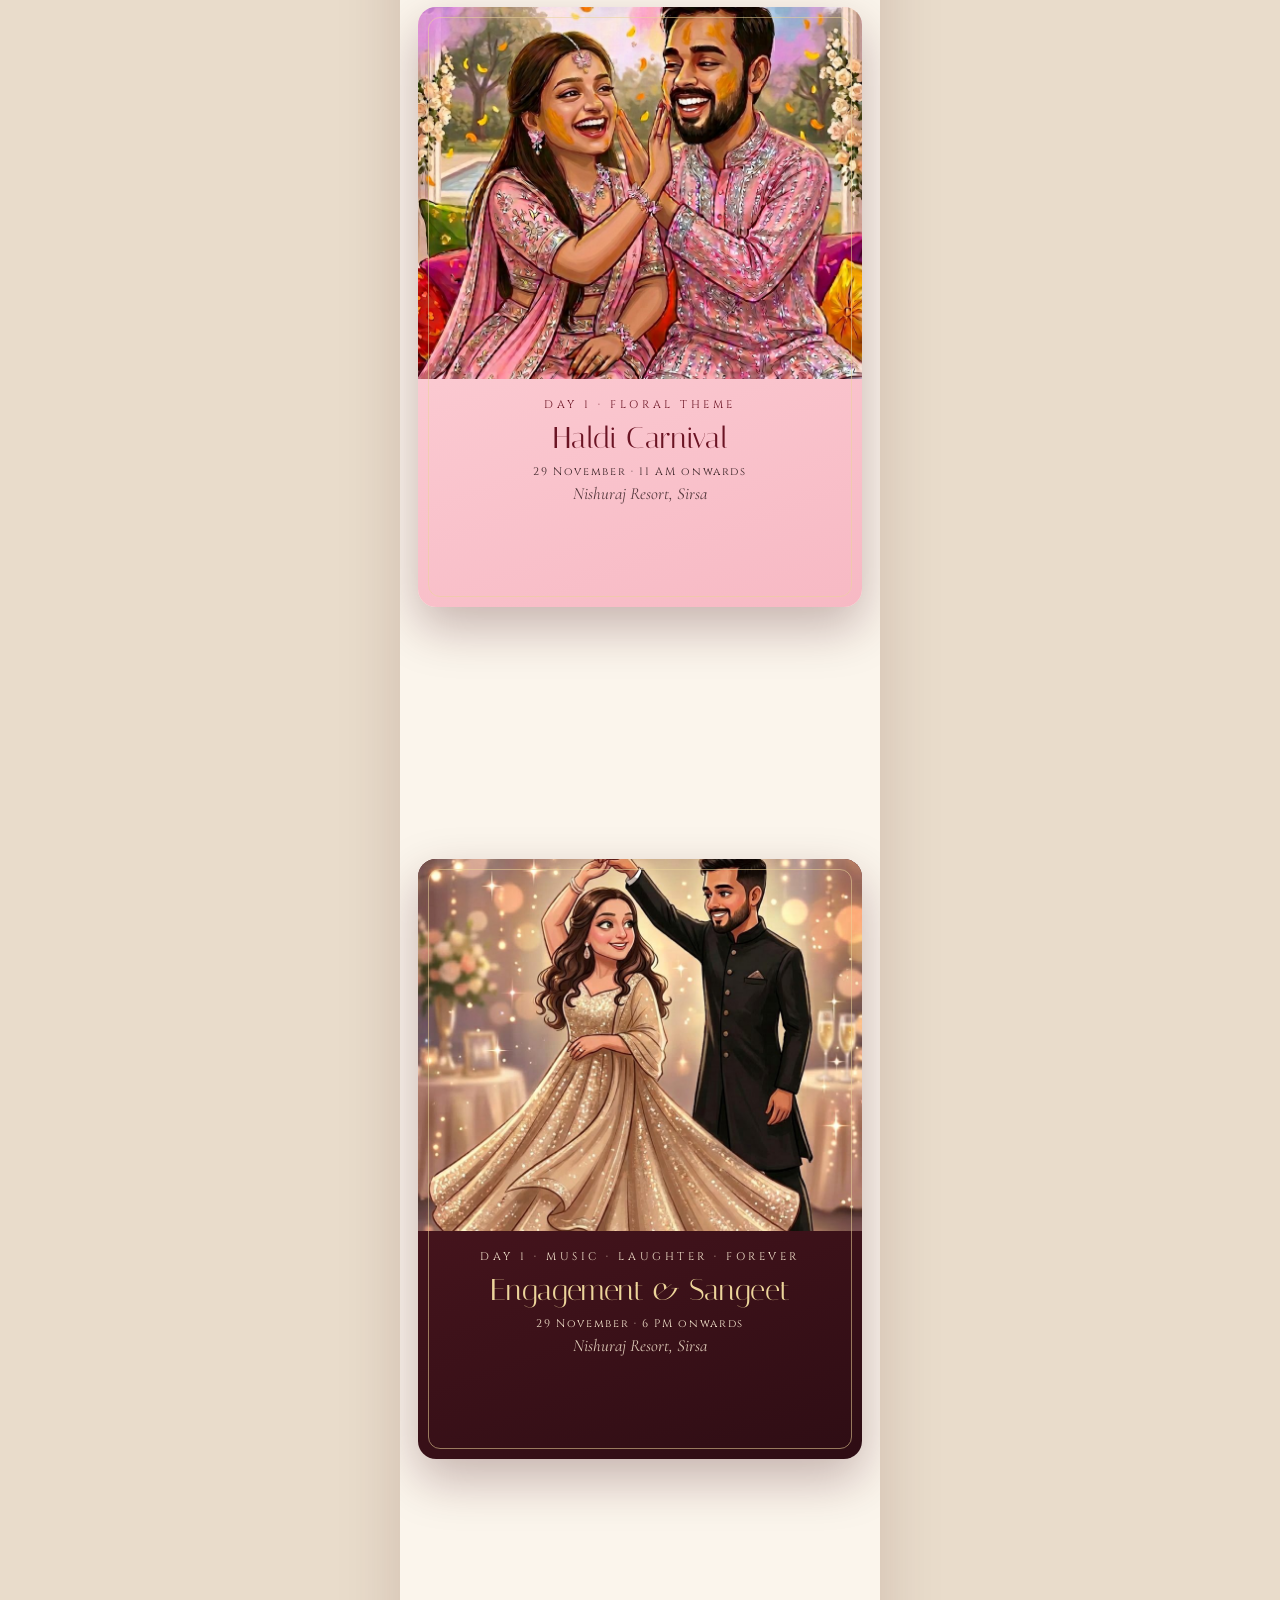
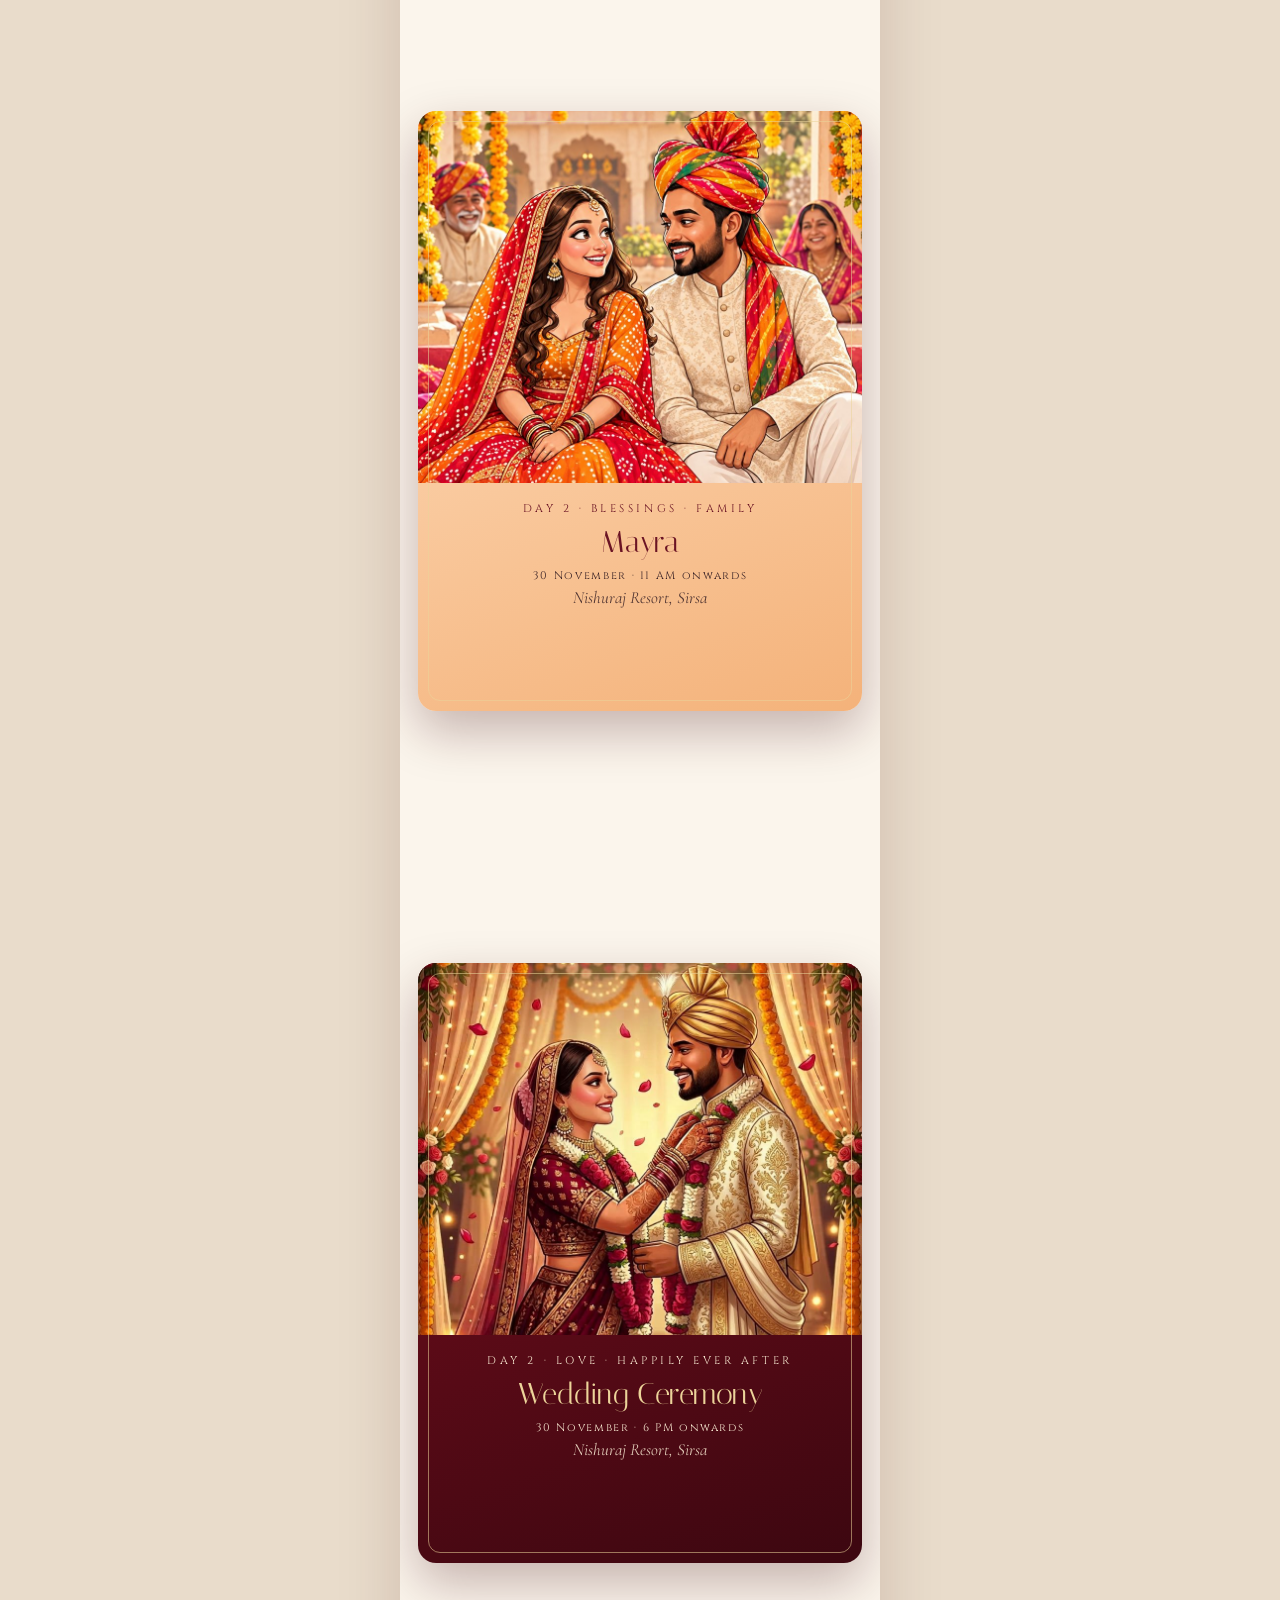
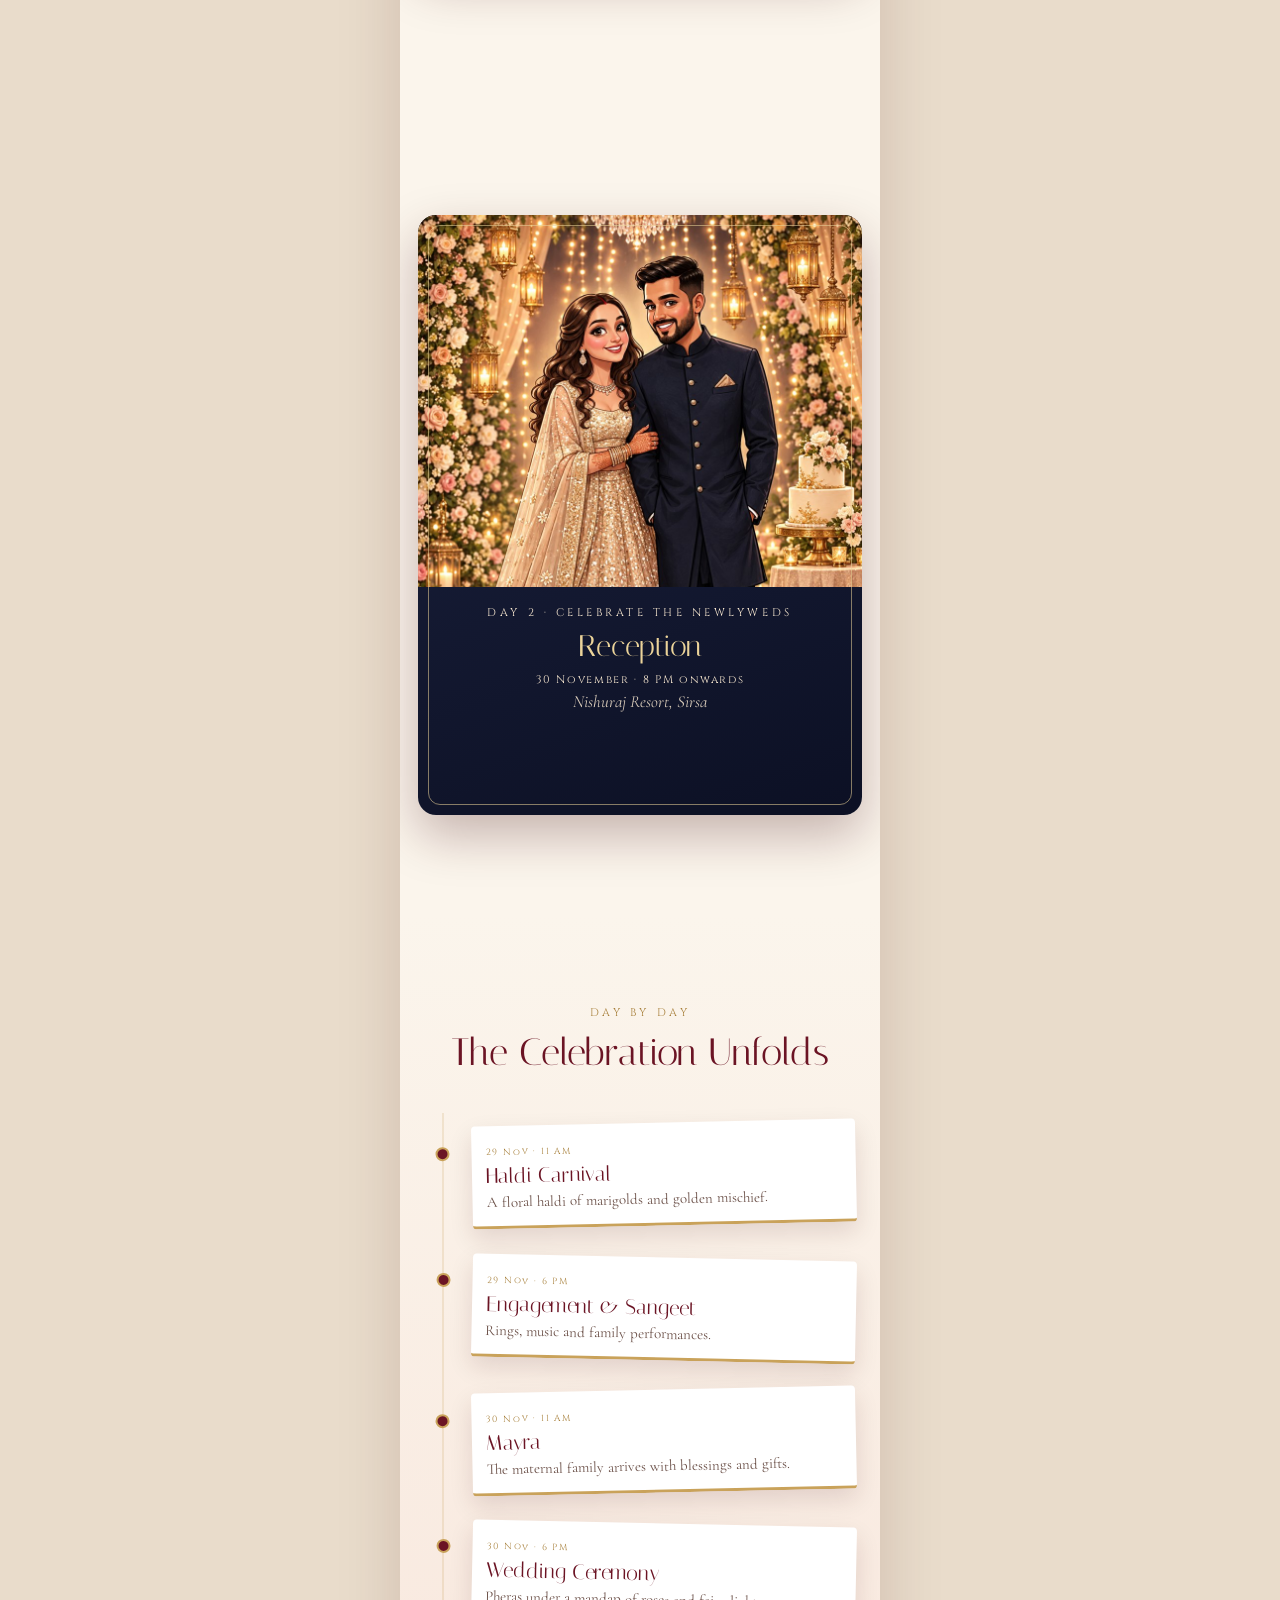
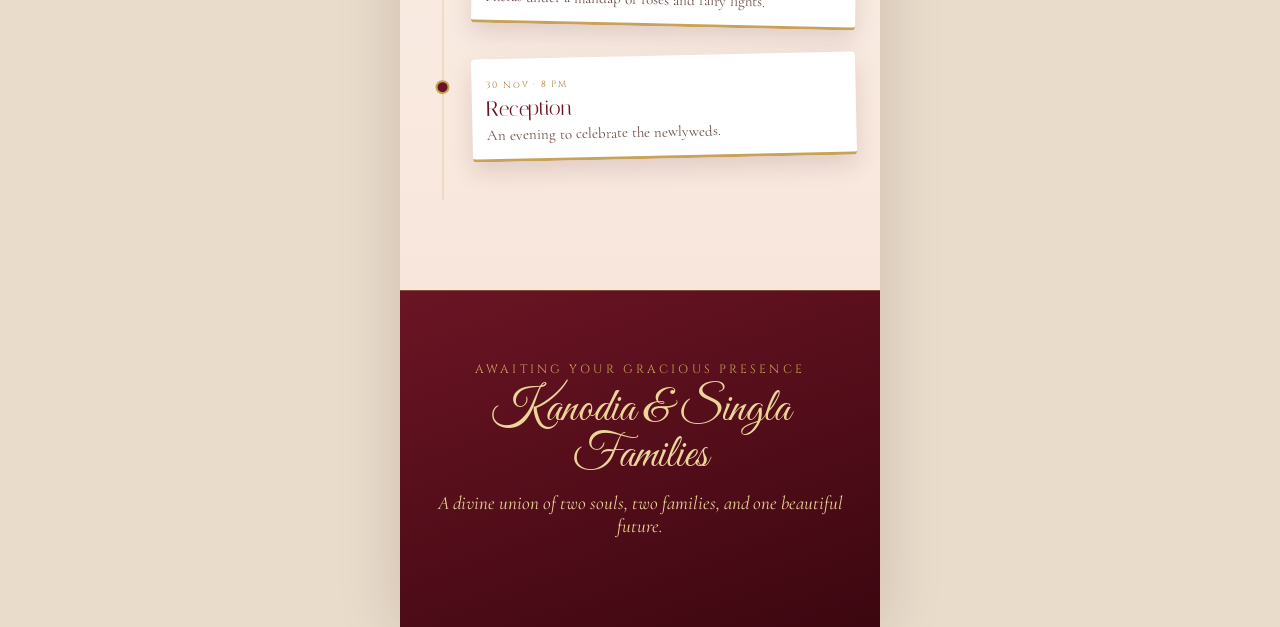
==== commit 1ef88e7e: "Add groom's side link with names and families swapped" ====
--- a/index.html
+++ b/index.html
@@ -152,6 +152,18 @@
 
 <button id="music" aria-label="Toggle music"><span class="bars"><i></i><i></i><i></i><i></i></span></button>
 <canvas id="confetti"></canvas>
+<script>
+  /* Groom's side link (raghav/ → ?side=groom): Raghav & Mansi, Singla & Kanodia */
+  if (new URLSearchParams(location.search).get('side') === 'groom') {
+    const map = { Mansi: 'Raghav', Raghav: 'Mansi', Kanodia: 'Singla', Singla: 'Kanodia' };
+    const re = /\b(Mansi|Raghav|Kanodia|Singla)\b/g;
+    const fix = (t) => t.replace(re, (w) => map[w]);
+    document.title = fix(document.title);
+    const walk = document.createTreeWalker(document.body, NodeFilter.SHOW_TEXT);
+    while (walk.nextNode()) walk.currentNode.nodeValue = fix(walk.currentNode.nodeValue);
+    document.querySelectorAll('[alt]').forEach((el) => { el.alt = fix(el.alt); });
+  }
+</script>
 <script src="app.js?v=4"></script>
 </body>
 </html>
